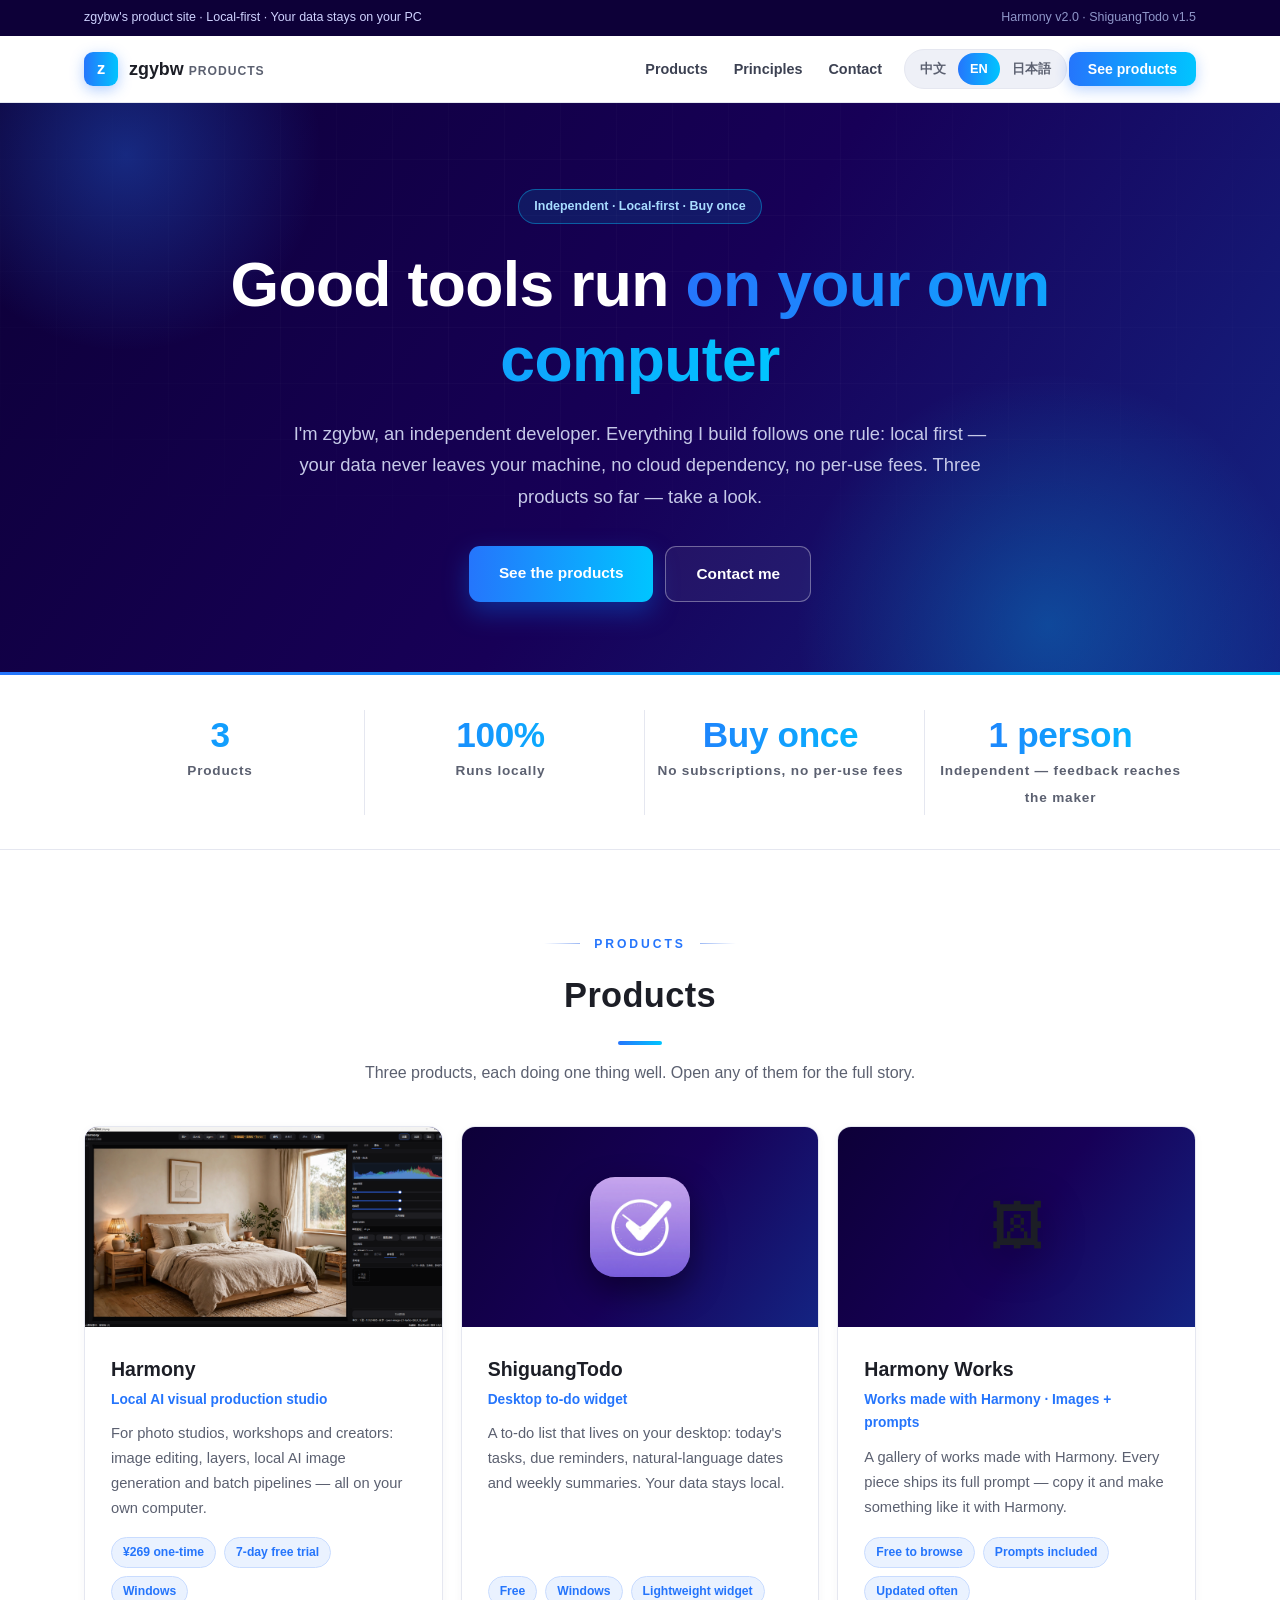
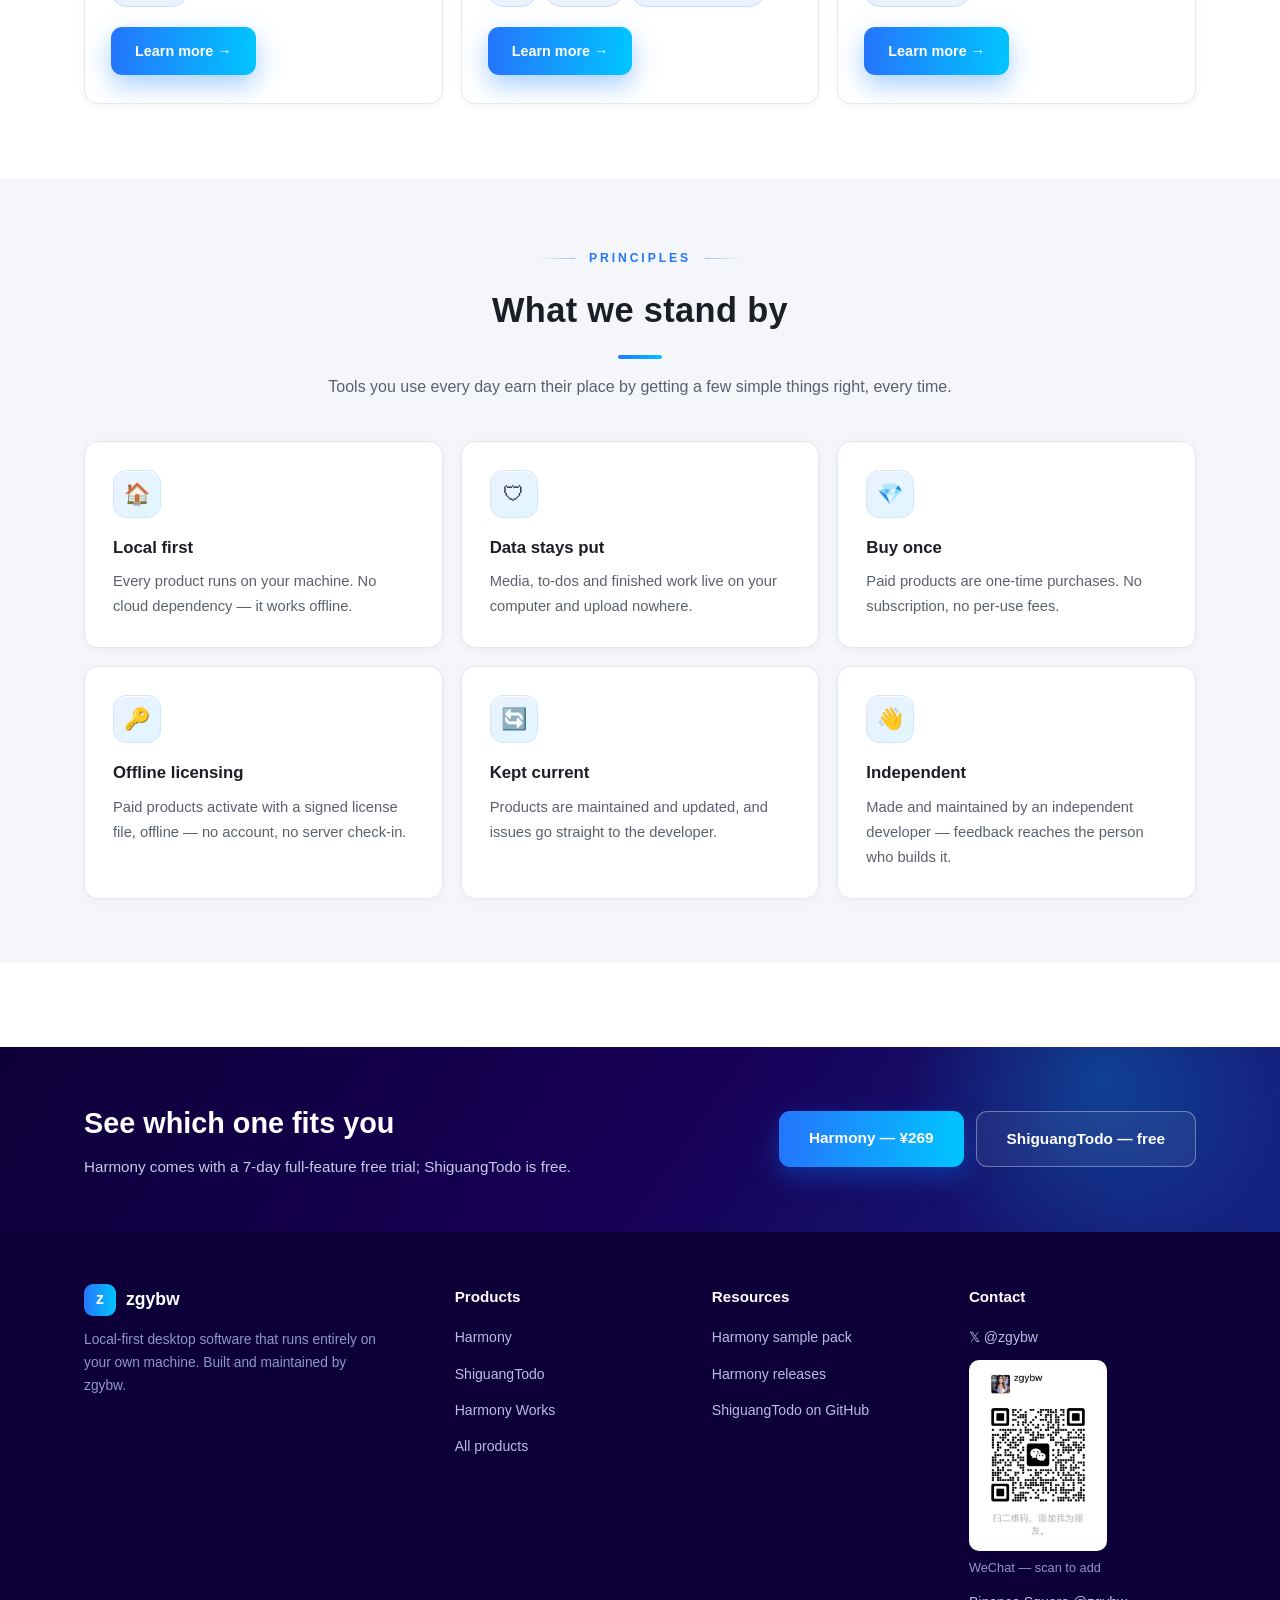
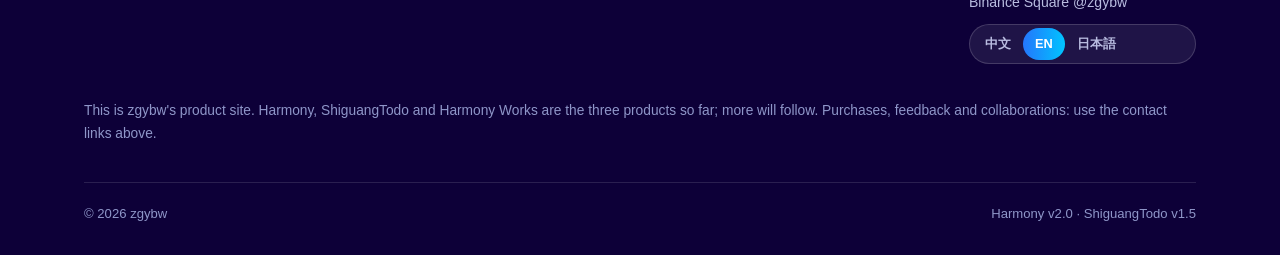
==== en.html @ be6dd34c "更新主页" ====
<!DOCTYPE html>
<html lang="en">
<head>
<meta charset="UTF-8">
<meta name="viewport" content="width=device-width, initial-scale=1.0, viewport-fit=cover">
<title>zgybw · Local-first desktop software</title>
<meta name="description" content="zgybw's product site: Harmony, a local AI visual production studio, ShiguangTodo, a desktop to-do widget, and Harmony Works, a gallery of works made with Harmony.">
<link rel="alternate" hreflang="zh-CN" href="index.html">
<link rel="alternate" hreflang="en" href="en.html">
<link rel="alternate" hreflang="ja" href="ja.html">
<style>
  :root{
    --bg:#ffffff; --bg2:#f5f6fa; --card:#ffffff; --ink:#1c1e26; --muted:#5b6070;
    --line:#e5e7f0; --navy:#170057; --navy2:#0d0038; --blue:#2575fc; --cyan:#00c5ff;
    --grad:linear-gradient(92deg,#2575fc 0%,#00c5ff 100%);
    --grad-dark:linear-gradient(125deg,#0d0038 0%,#170057 52%,#123a9e 130%);
    --radius:14px; --shadow:0 10px 34px rgba(23,0,87,.10); --shadow-lg:0 24px 60px rgba(23,0,87,.16);
    --ease:cubic-bezier(.22,.8,.3,1);
  }
  *{margin:0;padding:0;box-sizing:border-box}
  ::selection{background:#bcd9ff;color:var(--navy2)}
  html{scroll-behavior:smooth}
  body{font-family:-apple-system,BlinkMacSystemFont,"SF Pro Text","PingFang SC","Hiragino Sans GB","Microsoft YaHei",sans-serif;
    background:var(--bg); color:var(--ink); line-height:1.7; -webkit-font-smoothing:antialiased}
  .wrap{max-width:1160px;margin:0 auto;padding:0 24px}
  /* ---------- 顶部信息条 ---------- */
  .topbar{background:var(--navy2);color:#cfd2ff;font-size:.78rem}
  .topbar .wrap{display:flex;justify-content:space-between;align-items:center;height:36px;gap:14px}
  .topbar .tb-r{color:#8f96c9;white-space:nowrap}
  /* ---------- 导航 ---------- */
  nav{position:sticky;top:0;z-index:50;background:rgba(255,255,255,.92);
    backdrop-filter:blur(14px);-webkit-backdrop-filter:blur(14px);border-bottom:1px solid var(--line)}
  nav .wrap{display:flex;align-items:center;justify-content:space-between;height:66px;gap:16px}
  .brand{display:flex;align-items:center;gap:11px;font-weight:800;font-size:1.12rem;white-space:nowrap;color:var(--ink);text-decoration:none}
  .brand .mark{width:34px;height:34px;border-radius:9px;background:var(--grad);color:#fff;
    display:flex;align-items:center;justify-content:center;font-size:1.02rem;box-shadow:0 4px 14px rgba(37,117,252,.35)}
  .brand small{color:var(--muted);font-weight:600;font-size:.76rem;letter-spacing:.08em}
  nav ul{display:flex;gap:2px;list-style:none;align-items:center;flex-wrap:wrap}
  nav a.navlink{text-decoration:none;color:#3c4152;font-size:.9rem;font-weight:600;padding:8px 12px;border-radius:9px;white-space:nowrap}
  nav a.navlink:hover{color:var(--blue);background:#eef3ff}
  .langsel{display:flex;background:#eef0f7;border:1px solid var(--line);border-radius:999px;padding:3px;margin-left:8px}
  .langsel a{text-decoration:none;color:var(--muted);font-size:.8rem;font-weight:700;padding:5px 12px;border-radius:999px;white-space:nowrap}
  .langsel a.on{background:var(--grad);color:#fff}
  .nav-cta{text-decoration:none;background:var(--grad);color:#fff;font-weight:700;font-size:.88rem;
    padding:9px 19px;border-radius:10px;white-space:nowrap;box-shadow:0 4px 14px rgba(37,117,252,.30);transition:transform .18s var(--ease),box-shadow .18s var(--ease)}
  .nav-cta:hover{transform:translateY(-1px);box-shadow:0 8px 20px rgba(37,117,252,.4)}
  .paychips{display:flex;gap:8px;flex-wrap:wrap;margin-top:16px}
  .paychip{font-size:.76rem;color:var(--blue);background:#eaf2ff;border:1px solid #c9dcff;border-radius:999px;padding:4px 11px;font-weight:600}
  /* ---------- Hero ---------- */
  .hero{background:var(--grad-dark);color:#fff;padding:86px 0 70px;position:relative;overflow:hidden}
  .hero-grid{position:absolute;inset:0;pointer-events:none;opacity:.5;
    background-image:linear-gradient(rgba(255,255,255,.045) 1px,transparent 1px),linear-gradient(90deg,rgba(255,255,255,.045) 1px,transparent 1px);
    background-size:56px 56px;
    -webkit-mask-image:radial-gradient(ellipse 90% 70% at 50% 30%,#000 30%,transparent 75%);
    mask-image:radial-gradient(ellipse 90% 70% at 50% 30%,#000 30%,transparent 75%)}
  .hero::before{content:"";position:absolute;inset:auto -10% -55% auto;width:720px;height:720px;border-radius:50%;
    background:radial-gradient(closest-side,rgba(0,197,255,.28),transparent 70%);pointer-events:none}
  .hero::after{content:"";position:absolute;inset:-40% auto auto -12%;width:560px;height:560px;border-radius:50%;
    background:radial-gradient(closest-side,rgba(37,117,252,.35),transparent 70%);pointer-events:none}
  .hero .wrap{position:relative;z-index:1;text-align:center}
  .badge{display:inline-block;font-size:.78rem;color:#a8dcff;background:rgba(0,197,255,.12);
    border:1px solid rgba(0,197,255,.4);padding:6px 15px;border-radius:999px;margin-bottom:24px;font-weight:600}
  .hero h1{font-size:clamp(2.35rem,6.4vw,3.9rem);line-height:1.2;font-weight:800;letter-spacing:-.01em;margin-bottom:20px}
  .hero h1 .hl{background:var(--grad);-webkit-background-clip:text;background-clip:text;color:transparent}
  .hero p.lead{color:#c6c9e8;font-size:clamp(1rem,2.6vw,1.15rem);max-width:700px;margin:0 auto 34px}
  .cta{display:flex;gap:12px;justify-content:center;flex-wrap:wrap}
  .btn{display:inline-block;text-decoration:none;font-weight:700;font-size:.96rem;
    padding:14px 30px;border-radius:11px;transition:transform .15s ease,box-shadow .15s ease}
  .btn.primary{background:var(--grad);color:#fff;box-shadow:0 10px 26px rgba(0,120,255,.35)}
  .btn.primary:hover{transform:translateY(-2px);box-shadow:0 16px 34px rgba(0,120,255,.45)}
  .btn.ghost{background:rgba(255,255,255,.06);color:#fff;border:1px solid rgba(255,255,255,.35)}
  .btn.ghost:hover{border-color:var(--cyan)}
  /* ---------- 关键数据带 ---------- */
  .databand{background:#fff;border-bottom:1px solid var(--line);position:relative}
  .databand::before{content:"";position:absolute;top:0;left:0;right:0;height:3px;background:var(--grad)}
  .databand .wrap{display:grid;grid-template-columns:repeat(2,1fr);gap:10px 8px;padding:38px 24px 34px}
  @media(min-width:760px){.databand .wrap{grid-template-columns:repeat(4,1fr)}
    .stat{border-left:1px solid var(--line)} .stat:first-child{border-left:none}}
  .stat{text-align:center;padding:4px 6px}
  .stat b{font-size:2.2rem;display:block;font-weight:800;line-height:1.2;letter-spacing:-.01em;
    background:var(--grad);-webkit-background-clip:text;background-clip:text;color:transparent;font-variant-numeric:tabular-nums}
  .stat small{color:var(--muted);font-size:.85rem;font-weight:600;letter-spacing:.06em}
  /* ---------- 产品截图框 ---------- */
  .frame{margin:56px auto 0;max-width:920px;background:#10101c;border:1px solid rgba(0,197,255,.32);
    border-radius:16px;overflow:hidden;box-shadow:0 30px 70px rgba(0,0,0,.5),0 0 0 6px rgba(0,197,255,.06),0 0 90px rgba(37,117,252,.25);text-align:left}
  .frame-bar{display:flex;align-items:center;gap:7px;padding:11px 16px;border-bottom:1px solid rgba(255,255,255,.1);background:#17172a}
  .frame-bar i{width:11px;height:11px;border-radius:50%;background:#33334d;display:block}
  .frame-bar i:first-child{background:var(--cyan)}
  .frame-img{display:block;width:100%}
  .frame-body{aspect-ratio:16/9;display:flex;align-items:center;justify-content:center;text-align:center;padding:28px;color:#e8e9f5;
    background:radial-gradient(closest-side,rgba(37,117,252,.16),transparent 78%)}
  .frame-body .shot-label{font-weight:700;font-size:1.02rem}
  .frame-body .shot-label span{display:block;font-weight:400;font-size:.84rem;color:#9aa0c3;margin-top:8px}
  /* ---------- 通用版块 ---------- */
  section.block{padding:84px 0 10px}
  section.band{background:var(--bg2);margin-top:64px;padding:70px 0 64px}
  .sechead{text-align:center;margin-bottom:40px}
  .kicker{font-size:.76rem;font-weight:800;color:var(--blue);letter-spacing:.24em;margin-bottom:12px;text-transform:uppercase;
    display:flex;align-items:center;gap:14px;justify-content:center}
  .kicker::before,.kicker::after{content:"";height:1px;width:36px;background:linear-gradient(90deg,transparent,#9db9f5)}
  .kicker::after{background:linear-gradient(90deg,#9db9f5,transparent)}
  .sechead.left .kicker{justify-content:flex-start}
  .sechead.left .kicker::before{display:none}
  h2.sec{font-size:clamp(1.55rem,4.4vw,2.15rem);font-weight:800;letter-spacing:.01em}
  .secbar{width:44px;height:4px;border-radius:2px;background:var(--grad);margin:16px auto 0}
  p.secdesc{color:var(--muted);max-width:680px;margin:14px auto 0;text-align:center}
  .sechead.left{text-align:left}
  .sechead.left p.secdesc{margin-left:0;text-align:left}
  .sechead.left .secbar{margin-left:0}
  .grid{display:grid;gap:18px}
  @media(min-width:640px){.grid.cols2{grid-template-columns:1fr 1fr}.grid.cols3{grid-template-columns:1fr 1fr 1fr}}
  .card{background:var(--card);border:1px solid var(--line);border-radius:var(--radius);padding:28px;position:relative;overflow:hidden;
    box-shadow:0 2px 10px rgba(23,0,87,.04);transition:transform .25s var(--ease),box-shadow .25s var(--ease),border-color .25s var(--ease)}
  .card::before{content:"";position:absolute;top:0;left:0;right:0;height:3px;background:var(--grad);
    transform:scaleX(0);transform-origin:left;transition:transform .3s var(--ease)}
  .card:hover{transform:translateY(-4px);box-shadow:var(--shadow-lg);border-color:#c9dcff}
  .card:hover::before{transform:scaleX(1)}
  .card .icon{width:48px;height:48px;border-radius:13px;background:linear-gradient(135deg,#eaf2ff,#e2f6ff);border:1px solid #d3e4ff;
    display:flex;align-items:center;justify-content:center;font-size:1.32rem;margin-bottom:16px;box-shadow:inset 0 1px 0 #fff}
  .card h3{font-size:1.05rem;margin-bottom:7px}
  .card p{color:var(--muted);font-size:.92rem}
  /* ---------- 关于: 左文右信息表 ---------- */
  .about-grid{display:grid;gap:26px}
  @media(min-width:860px){.about-grid{grid-template-columns:1.25fr 1fr;gap:40px}}
  .about-txt p{color:var(--muted);margin-bottom:16px}
  .afeats{list-style:none;margin-top:6px}
  .afeats li{padding:7px 0;font-size:.96rem;border-bottom:1px dashed var(--line)}
  .afeats li::before{content:"✓ ";color:var(--blue);font-weight:800}
  .infocard{background:var(--card);border:1px solid var(--line);border-radius:var(--radius);box-shadow:var(--shadow);overflow:hidden;align-self:start}
  .infocard .ihead{background:var(--grad-dark);color:#fff;font-weight:800;padding:15px 22px;font-size:1rem}
  .irow{display:flex;justify-content:space-between;gap:18px;padding:12px 22px;border-bottom:1px solid var(--line);font-size:.92rem}
  .irow:last-child{border-bottom:none}
  .irow span{color:var(--muted);white-space:nowrap}
  .irow b{font-weight:700;text-align:right}
  /* ---------- 产品历程 ---------- */
  .timeline{max-width:820px;margin:0 auto;position:relative;padding-left:26px}
  .timeline::before{content:"";position:absolute;left:6px;top:8px;bottom:8px;width:2px;background:linear-gradient(180deg,var(--blue),var(--cyan))}
  .tl-item{position:relative;padding:0 0 30px 18px}
  .tl-item:last-child{padding-bottom:4px}
  .tl-item::before{content:"";position:absolute;left:-26px;top:7px;width:14px;height:14px;border-radius:50%;
    background:#fff;border:3px solid var(--blue);box-shadow:0 0 0 5px #eaf2ff}
  .tl-date{display:inline-block;font-weight:800;color:var(--blue);background:#eaf2ff;border:1px solid #c9dcff;
    border-radius:999px;padding:2px 12px;font-size:.8rem;margin-bottom:7px}
  .tl-item h3{font-size:1.02rem;margin-bottom:4px}
  .tl-item p{color:var(--muted);font-size:.92rem}
  /* ---------- 展示 ---------- */
  .show-grid{display:grid;gap:18px}
  @media(min-width:640px){.show-grid{grid-template-columns:1fr 1fr}}
  .shot{background:#f0f1f7;border:1px dashed #c3c7da;border-radius:var(--radius);
    display:flex;align-items:center;justify-content:center;text-align:center;padding:26px 18px;aspect-ratio:4/3}
  .shot .shot-label{font-weight:700;font-size:.98rem}
  .shot .shot-label span{display:block;font-weight:400;font-size:.8rem;color:var(--muted);margin-top:7px}
  /* ---------- 价格 ---------- */
  .price-card{overflow:visible}
  .price-card::before{border-radius:14px 14px 0 0}
  .price-card{position:relative;border:1px solid transparent;
    background:linear-gradient(180deg,#f6faff,#ffffff) padding-box,var(--grad) border-box;
    box-shadow:0 18px 44px rgba(37,117,252,.14)}
  .price-badge{position:absolute;top:-13px;left:26px;background:var(--grad);color:#fff;
    font-size:.74rem;font-weight:800;padding:4px 13px;border-radius:999px;letter-spacing:.05em}
  .price-row{display:flex;align-items:baseline;gap:13px;flex-wrap:wrap;margin:8px 0 12px}
  .price-now{font-size:3rem;font-weight:800;letter-spacing:-.02em;background:var(--grad);
    -webkit-background-clip:text;background-clip:text;color:transparent}
  .price-was{color:var(--muted);text-decoration:line-through;font-size:1.05rem}
  .price-note{color:var(--muted);font-size:.88rem}
  .price-feats{list-style:none;margin:16px 0 22px}
  .price-feats li{padding:5px 0;font-size:.95rem}
  .price-feats li::before{content:"✓ ";color:var(--blue);font-weight:800}
  .steps{display:grid;gap:18px}
  @media(min-width:640px){.steps{grid-template-columns:1fr 1fr 1fr}}
  .step{background:var(--card);border:1px solid var(--line);border-radius:var(--radius);padding:24px;box-shadow:0 2px 10px rgba(23,0,87,.04)}
  .step .num{width:33px;height:33px;border-radius:50%;background:var(--grad);color:#fff;
    display:flex;align-items:center;justify-content:center;font-weight:800;margin-bottom:12px}
  .step h3{font-size:1rem;margin-bottom:6px}
  .step p{color:var(--muted);font-size:.9rem}
  .fineprint{color:var(--muted);font-size:.86rem;margin-top:18px}
  /* ---------- FAQ ---------- */
  details.faq{background:var(--card);border:1px solid var(--line);border-radius:12px;padding:17px 21px;margin-bottom:12px}
  details.faq summary{cursor:pointer;font-weight:700;font-size:.97rem;transition:color .15s ease}
  details.faq summary:hover{color:var(--blue)}
  details.faq[open ]{border-color:#bcd4ff;box-shadow:0 6px 22px rgba(23,0,87,.06)}
  details.faq[open ] summary{color:var(--blue)}
  details.faq p{color:var(--muted);font-size:.92rem;margin-top:10px}
  /* ---------- CTA 带 ---------- */
  .ctaband{margin-top:84px;background:var(--grad-dark);color:#fff;position:relative;overflow:hidden}
  .ctaband::before{content:"";position:absolute;inset:auto -8% -70% auto;width:560px;height:560px;border-radius:50%;
    background:radial-gradient(closest-side,rgba(0,197,255,.25),transparent 70%);pointer-events:none}
  .ctaband .wrap{position:relative;z-index:1}
  .ctaband .wrap{padding:52px 24px;display:flex;flex-wrap:wrap;gap:20px;align-items:center;justify-content:space-between}
  .ctaband h2{font-size:clamp(1.35rem,3.6vw,1.8rem);font-weight:800}
  .ctaband p{color:#c6c9e8;font-size:.95rem;margin-top:6px}
  /* ---------- 页脚 ---------- */
  footer{background:var(--navy2);color:#b9bce0}
  footer .wrap{padding:52px 24px 30px}
  .fgrid{display:grid;gap:30px}
  @media(min-width:760px){.fgrid{grid-template-columns:1.5fr 1fr 1fr 1fr}}
  footer .fbrand{display:flex;align-items:center;gap:10px;font-weight:800;font-size:1.1rem;color:#fff;margin-bottom:12px}
  footer .fbrand .mark{width:32px;height:32px;border-radius:9px;background:var(--grad);color:#fff;
    display:flex;align-items:center;justify-content:center;font-size:.98rem}
  footer h4{color:#fff;font-size:.95rem;margin-bottom:14px}
  footer ul{list-style:none}
  footer li{margin-bottom:9px}
  footer a{color:#b9bce0;text-decoration:none;font-size:.88rem}
  footer a:hover{color:var(--cyan)}
  footer .fabout{font-size:.86rem;color:#8f96c9;max-width:300px}
  footer .langsel{background:rgba(255,255,255,.08);border-color:rgba(255,255,255,.16);margin:0}
  .wxqr{width:138px;border-radius:10px;display:block;margin-top:8px;background:#fff}
  .wxcap{font-size:.8rem;color:#8f96c9;margin-top:6px}
  footer .langsel a{color:#b9bce0}
  .fbar{border-top:1px solid rgba(255,255,255,.12);margin-top:36px;padding-top:20px;
    display:flex;flex-wrap:wrap;gap:10px 26px;justify-content:space-between;font-size:.82rem;color:#8f96c9}
  /* ---------- 动效 ---------- */
  .reveal{opacity:0;transform:translateY(18px);transition:opacity .6s ease,transform .6s ease}
  .reveal.in{opacity:1;transform:none}
  @media(prefers-reduced-motion:reduce){.reveal{opacity:1;transform:none;transition:none}}
  @media(max-width:560px){nav ul .navlink.hideS{display:none}.topbar .tb-r{display:none}}
  /* ---------- 面包屑 ---------- */
  .crumb{background:#f5f6fa;border-bottom:1px solid var(--line);font-size:.85rem;color:var(--muted)}
  .crumb .wrap{padding:10px 24px}
  .crumb a{color:var(--blue);text-decoration:none;font-weight:600}
  .crumb a:hover{text-decoration:underline}
  /* ---------- 产品卡 ---------- */
  .pcard{padding:0;display:flex;flex-direction:column}
  .pcard .pvisual{height:200px;overflow:hidden;background:var(--grad-dark);display:flex;align-items:center;justify-content:center;position:relative}
  .pcard .pvisual img.cover{width:100%;height:100%;object-fit:cover;object-position:top;display:block}
  .pcard .pvisual img.appicon{width:100px;height:100px;border-radius:25px;box-shadow:0 14px 34px rgba(0,0,0,.45)}
  .pcard .pvisual .plus{font-size:3rem;font-weight:300;color:#9aa0c3}
  .pcard .pvisual .works-mark{font-size:3.4rem;filter:drop-shadow(0 10px 22px rgba(0,0,0,.45))}
  .pcard .pbody{padding:26px 26px 28px;display:flex;flex-direction:column;flex:1}
  .pcard h3{font-size:1.22rem;margin-bottom:2px}
  .pcard .ptag{color:var(--blue);font-weight:700;font-size:.86rem;margin-bottom:10px}
  .pcard p.pdesc{color:var(--muted);font-size:.92rem;flex:1}
  .pcard .ptags{display:flex;gap:8px;flex-wrap:wrap;margin:16px 0 20px}
  .pcard .btn{align-self:flex-start;padding:12px 24px;font-size:.9rem}
  .pcard.more{background:#fafbfe;border-style:dashed}
  .pcard.more .pvisual{background:#eef0f7}
  .pcard.more:hover{transform:none;box-shadow:0 2px 10px rgba(23,0,87,.04)}
  /* ---------- Hero 图标框 ---------- */
  .frame-body img.hero-icon{width:116px;height:116px;border-radius:28px;box-shadow:0 16px 40px rgba(0,0,0,.5);margin-bottom:16px}

</style>
</head>
<body>

<div class="topbar">
  <div class="wrap">
    <span>zgybw's product site · Local-first · Your data stays on your PC</span>
    <span class="tb-r">Harmony v2.0 · ShiguangTodo v1.5</span>
  </div>
</div>

<nav>
  <div class="wrap">
    <a class="brand" href="en.html"><span class="mark">z</span><span>zgybw <small>PRODUCTS</small></span></a>
    <ul>
      <li><a class="navlink hideS" href="#products">Products</a></li>
      <li><a class="navlink hideS" href="#values">Principles</a></li>
      <li><a class="navlink hideS" href="#contact">Contact</a></li>
      <li class="langsel"><a href="index.html" class="">中文</a><a href="en.html" class="on">EN</a><a href="ja.html" class="">日本語</a></li>
      <li><a class="nav-cta" href="#products">See products</a></li>
    </ul>
  </div>
</nav>

<header class="hero">
  <div class="hero-grid"></div>
  <div class="wrap">
    <div class="badge reveal">Independent · Local-first · Buy once</div>
    <h1 class="reveal">Good tools run <span class="hl">on your own computer</span></h1>
    <p class="lead reveal">I'm zgybw, an independent developer. Everything I build follows one rule: local first — your data never leaves your machine, no cloud dependency, no per-use fees. Three products so far — take a look.</p>
    <div class="cta reveal">
      <a class="btn primary" href="#products">See the products</a>
      <a class="btn ghost" href="#contact">Contact me</a>
    </div>
  </div>
</header>

<div class="databand">
  <div class="wrap">
    <div class="stat reveal"><b>3</b><small>Products</small></div>
    <div class="stat reveal"><b>100%</b><small>Runs locally</small></div>
    <div class="stat reveal"><b>Buy once</b><small>No subscriptions, no per-use fees</small></div>
    <div class="stat reveal"><b>1 person</b><small>Independent — feedback reaches the maker</small></div>
  </div>
</div>

<main class="wrap">

  <section class="block" id="products">
    <div class="sechead reveal">
      <div class="kicker">PRODUCTS</div>
      <h2 class="sec">Products</h2>
      <div class="secbar"></div>
      <p class="secdesc">Three products, each doing one thing well. Open any of them for the full story.</p>
    </div>
    <div class="grid cols3">
      <div class="card pcard reveal">
        <div class="pvisual"><img class="cover" src="assets/ui.png" alt="Harmony"></div>
        <div class="pbody">
          <h3>Harmony</h3>
          <div class="ptag">Local AI visual production studio</div>
          <p class="pdesc">For photo studios, workshops and creators: image editing, layers, local AI image generation and batch pipelines — all on your own computer.</p>
          <div class="ptags"><span class="paychip">¥269 one-time</span><span class="paychip">7-day free trial</span><span class="paychip">Windows</span></div>
          <a class="btn primary" href="harmony-en.html">Learn more →</a>
        </div>
      </div>
      <div class="card pcard reveal">
        <div class="pvisual"><img class="appicon" src="assets/todo-icon.png" alt="ShiguangTodo"></div>
        <div class="pbody">
          <h3>ShiguangTodo</h3>
          <div class="ptag">Desktop to-do widget</div>
          <p class="pdesc">A to-do list that lives on your desktop: today's tasks, due reminders, natural-language dates and weekly summaries. Your data stays local.</p>
          <div class="ptags"><span class="paychip">Free</span><span class="paychip">Windows</span><span class="paychip">Lightweight widget</span></div>
          <a class="btn primary" href="todo-en.html">Learn more →</a>
        </div>
      </div>
      <div class="card pcard reveal">
        <div class="pvisual"><span class="works-mark">🖼</span></div>
        <div class="pbody">
          <h3>Harmony Works</h3>
          <div class="ptag">Works made with Harmony · Images + prompts</div>
          <p class="pdesc">A gallery of works made with Harmony. Every piece ships its full prompt — copy it and make something like it with Harmony.</p>
          <div class="ptags"><span class="paychip">Free to browse</span><span class="paychip">Prompts included</span><span class="paychip">Updated often</span></div>
          <a class="btn primary" href="works.html">Learn more →</a>
        </div>
      </div>
    </div>
  </section>

</main>

<section class="band" id="values">
  <div class="wrap">
    <div class="sechead reveal">
      <div class="kicker">PRINCIPLES</div>
      <h2 class="sec">What we stand by</h2>
      <div class="secbar"></div>
      <p class="secdesc">Tools you use every day earn their place by getting a few simple things right, every time.</p>
    </div>
    <div class="grid cols3">
      <div class="card reveal"><div class="icon">🏠</div><h3>Local first</h3><p>Every product runs on your machine. No cloud dependency — it works offline.</p></div>
      <div class="card reveal"><div class="icon">🛡</div><h3>Data stays put</h3><p>Media, to-dos and finished work live on your computer and upload nowhere.</p></div>
      <div class="card reveal"><div class="icon">💎</div><h3>Buy once</h3><p>Paid products are one-time purchases. No subscription, no per-use fees.</p></div>
      <div class="card reveal"><div class="icon">🔑</div><h3>Offline licensing</h3><p>Paid products activate with a signed license file, offline — no account, no server check-in.</p></div>
      <div class="card reveal"><div class="icon">🔄</div><h3>Kept current</h3><p>Products are maintained and updated, and issues go straight to the developer.</p></div>
      <div class="card reveal"><div class="icon">👋</div><h3>Independent</h3><p>Made and maintained by an independent developer — feedback reaches the person who builds it.</p></div>
    </div>
  </div>
</section>

<div class="ctaband">
  <div class="wrap">
    <div class="reveal">
      <h2>See which one fits you</h2>
      <p>Harmony comes with a 7-day full-feature free trial; ShiguangTodo is free.</p>
    </div>
    <div class="cta reveal">
      <a class="btn primary" href="harmony-en.html#buy">Harmony — ¥269</a>
      <a class="btn ghost" href="todo-en.html#get">ShiguangTodo — free</a>
    </div>
  </div>
</div>

<footer id="contact">
  <div class="wrap">
    <div class="fgrid">
      <div>
        <div class="fbrand"><span class="mark">z</span><span>zgybw</span></div>
        <p class="fabout">Local-first desktop software that runs entirely on your own machine. Built and maintained by zgybw.</p>
      </div>
      <div>
        <h4>Products</h4>
        <ul>
          <li><a href="harmony-en.html">Harmony</a></li>
          <li><a href="todo-en.html">ShiguangTodo</a></li>
          <li><a href="works.html">Harmony Works</a></li>
          <li><a href="en.html">All products</a></li>
        </ul>
      </div>
      <div>
        <h4>Resources</h4>
        <ul>
          <li><a href="https://github.com/zgybw30/zgybw30.github.io/releases/download/harmony/Harmony-examples.zip">Harmony sample pack</a></li>
          <li><a href="https://github.com/zgybw30/zgybw30.github.io/releases/tag/harmony">Harmony releases</a></li>
          <li><a href="https://github.com/zgybw30/todo">ShiguangTodo on GitHub</a></li>
        </ul>
      </div>
      <div>
        <h4>Contact</h4>
        <ul>
          <li><a href="https://x.com/zgybw" target="_blank" rel="noopener">𝕏 @zgybw</a></li>
          <li><img class="wxqr" src="assets/wechat-qr.jpg" alt="WeChat — scan to add"><div class="wxcap">WeChat — scan to add</div></li>
          <li><span style="font-size:.88rem">Binance Square @zgybw</span></li>
          <li><span class="langsel"><a href="index.html" class="">中文</a><a href="en.html" class="on">EN</a><a href="ja.html" class="">日本語</a></span></li>
        </ul>
      </div>
    </div>
    <p style="font-size:.86rem;color:#8f96c9;margin-top:26px">This is zgybw's product site. Harmony, ShiguangTodo and Harmony Works are the three products so far; more will follow. Purchases, feedback and collaborations: use the contact links above.</p>
    <div class="fbar">
      <span>© <span id="year">2026</span> zgybw</span>
      <span>Harmony v2.0 · ShiguangTodo v1.5</span>
    </div>
  </div>
</footer>

<script>
  (function(){
    var old = {'#buy':1,'#features':1,'#about':1,'#showcase':1,'#faq':1,'#history':1};
    if(old[location.hash]){ location.replace('harmony-en.html' + location.hash); }
  })();
  document.getElementById('year').textContent = new Date().getFullYear();
  var io = new IntersectionObserver(function(entries){
    entries.forEach(function(e){
      if(e.isIntersecting){ e.target.classList.add('in'); io.unobserve(e.target); }
    });
  }, {threshold: 0.12});
  document.querySelectorAll('.reveal').forEach(function(el){ io.observe(el); });
</script>

</body>
</html>
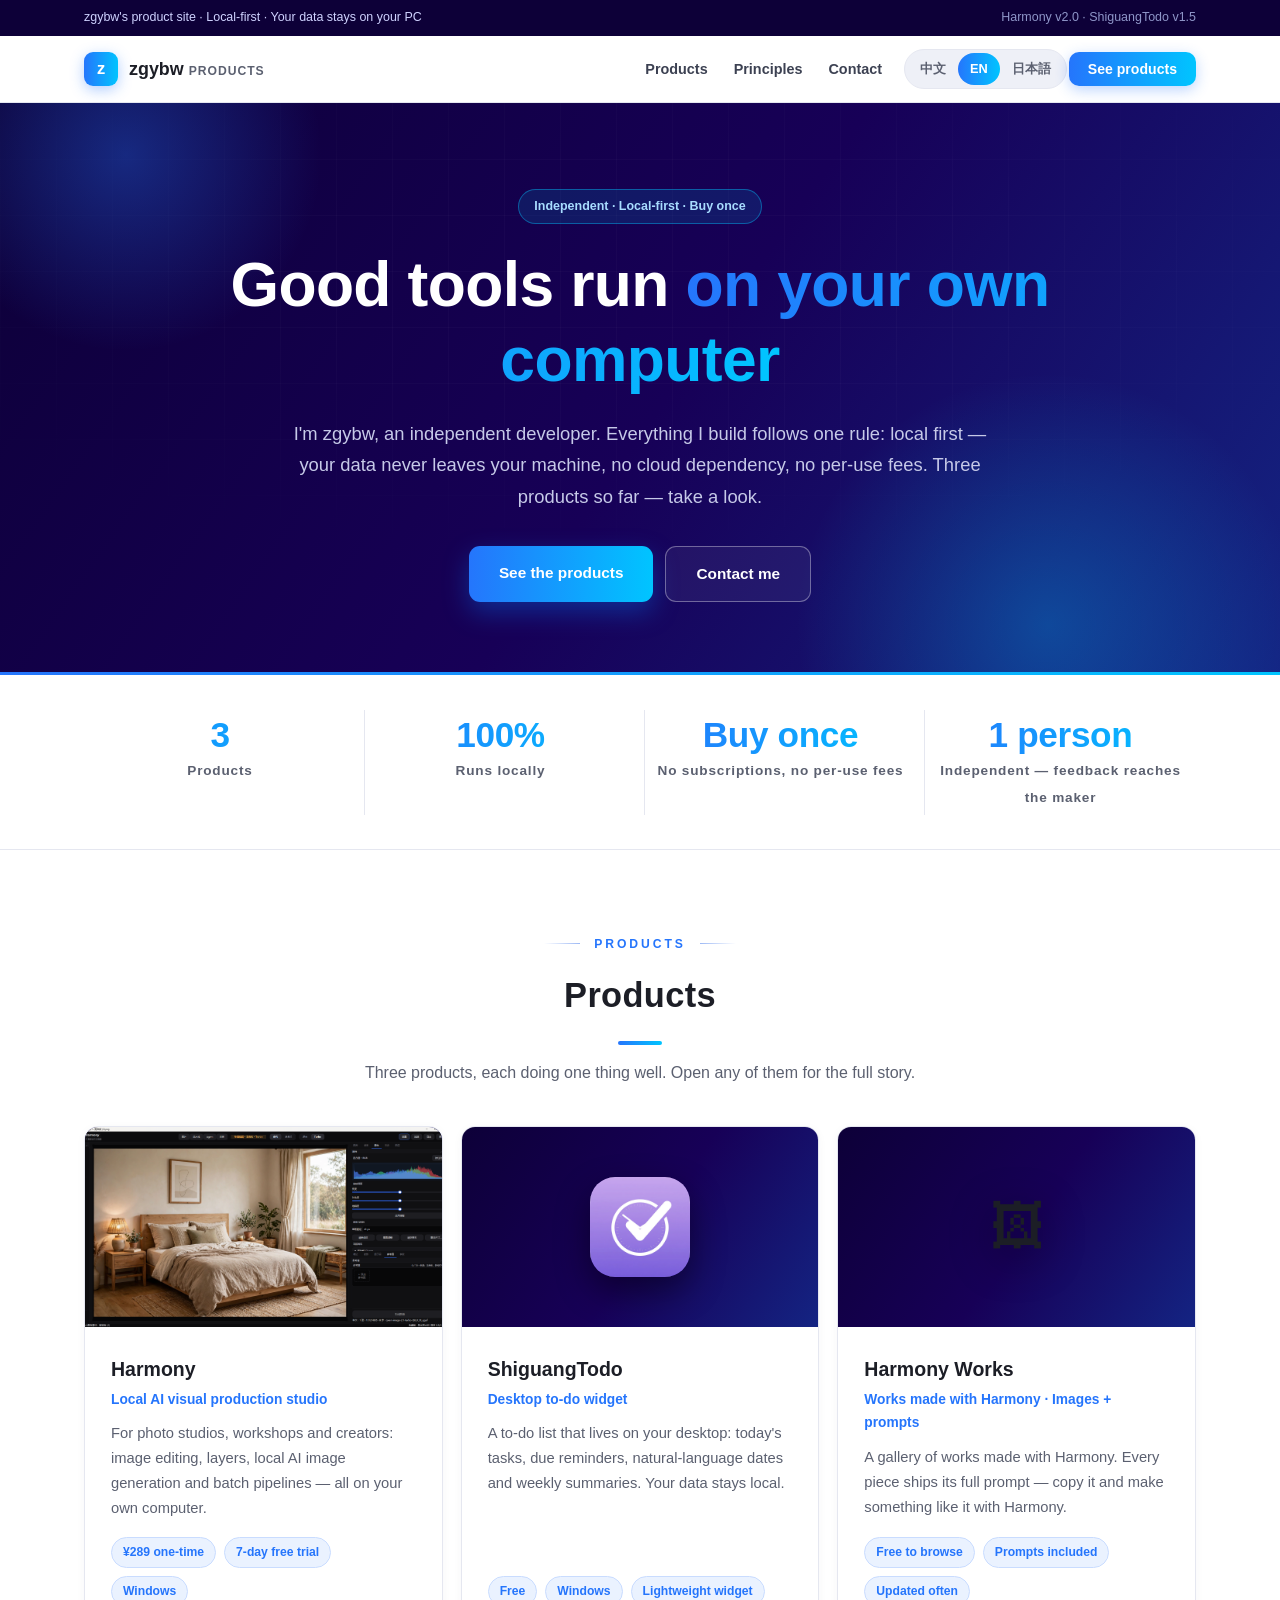
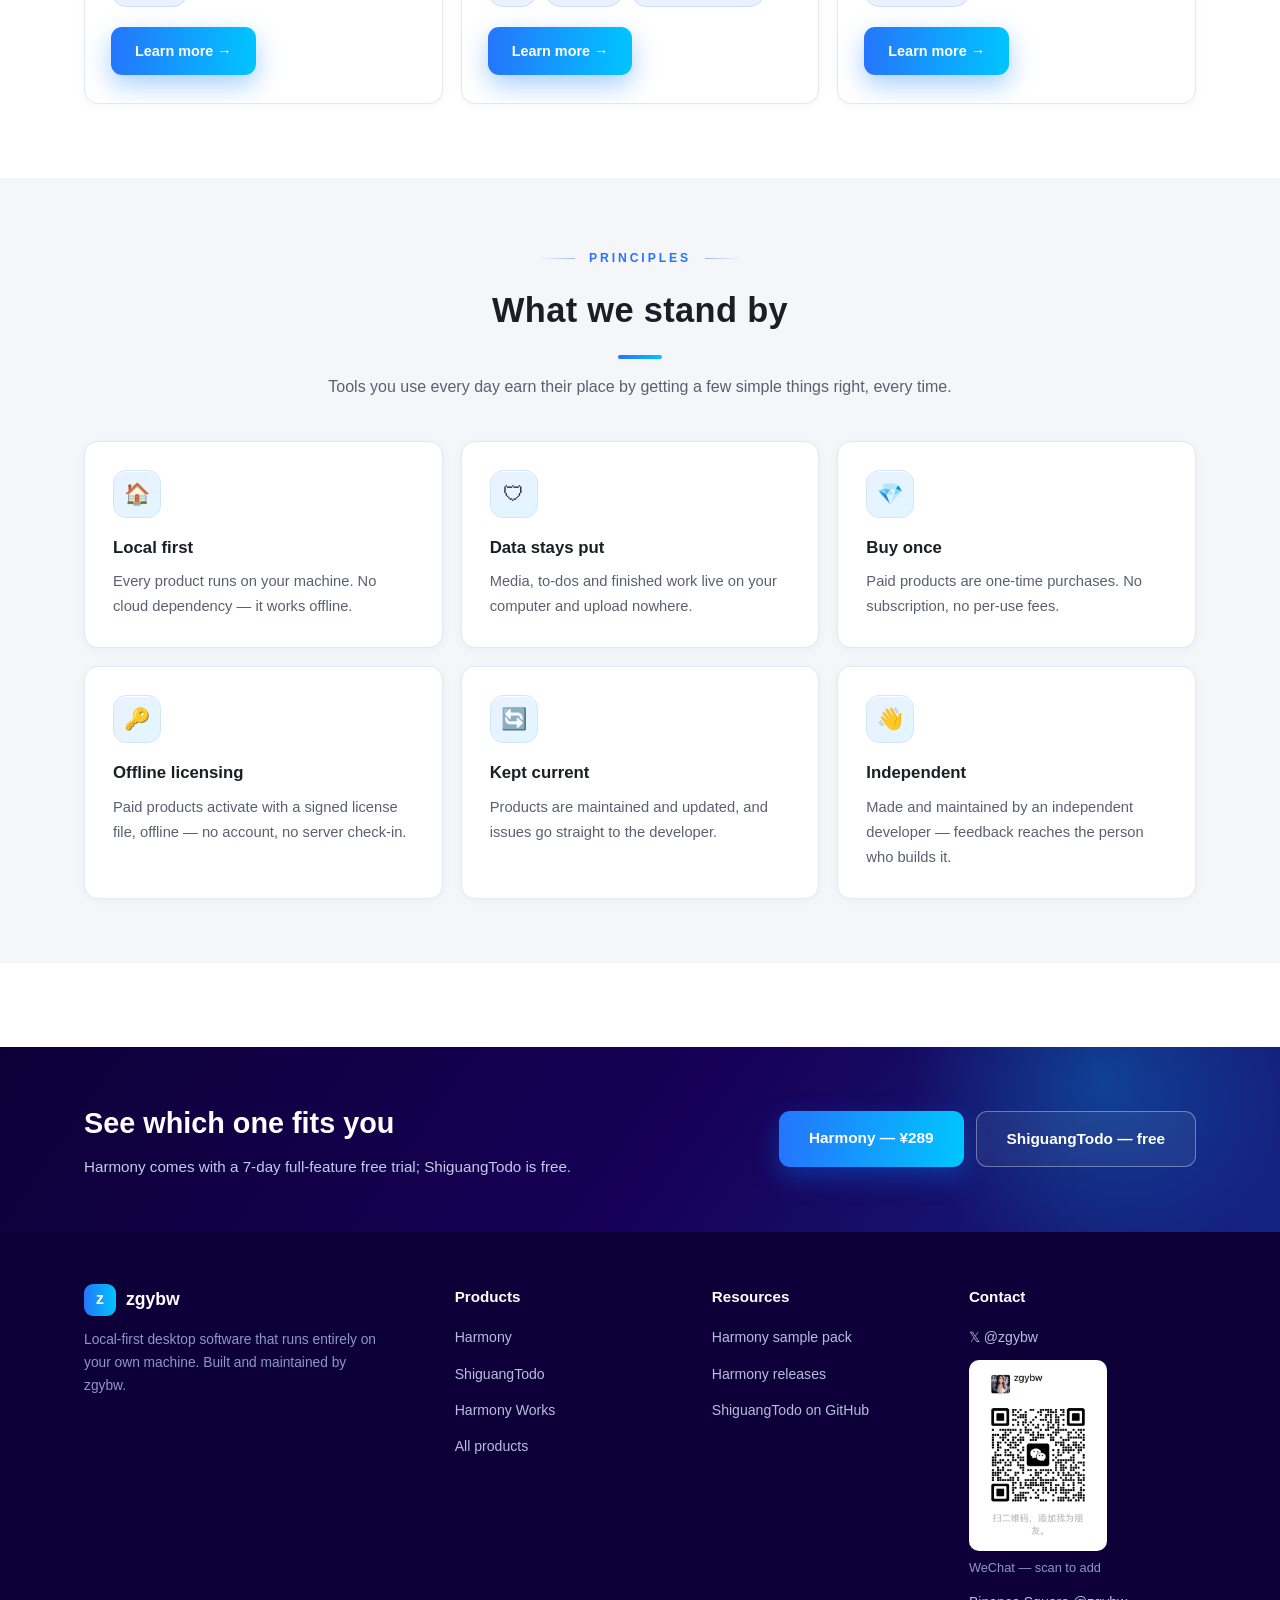
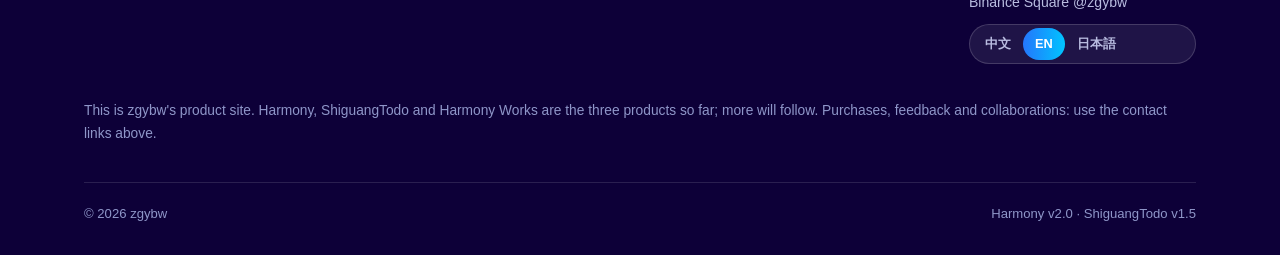
==== commit f9ede648: "个人版调价至 289" ====
--- a/en.html
+++ b/en.html
@@ -300,7 +300,7 @@
           <h3>Harmony</h3>
           <div class="ptag">Local AI visual production studio</div>
           <p class="pdesc">For photo studios, workshops and creators: image editing, layers, local AI image generation and batch pipelines — all on your own computer.</p>
-          <div class="ptags"><span class="paychip">¥269 one-time</span><span class="paychip">7-day free trial</span><span class="paychip">Windows</span></div>
+          <div class="ptags"><span class="paychip">¥289 one-time</span><span class="paychip">7-day free trial</span><span class="paychip">Windows</span></div>
           <a class="btn primary" href="harmony-en.html">Learn more →</a>
         </div>
       </div>
@@ -355,7 +355,7 @@
       <p>Harmony comes with a 7-day full-feature free trial; ShiguangTodo is free.</p>
     </div>
     <div class="cta reveal">
-      <a class="btn primary" href="harmony-en.html#buy">Harmony — ¥269</a>
+      <a class="btn primary" href="harmony-en.html#buy">Harmony — ¥289</a>
       <a class="btn ghost" href="todo-en.html#get">ShiguangTodo — free</a>
     </div>
   </div>
@@ -417,5 +417,6 @@
   document.querySelectorAll('.reveal').forEach(function(el){ io.observe(el); });
 </script>
 
+<script src="/assets/tracker.js" defer></script>
 </body>
 </html>
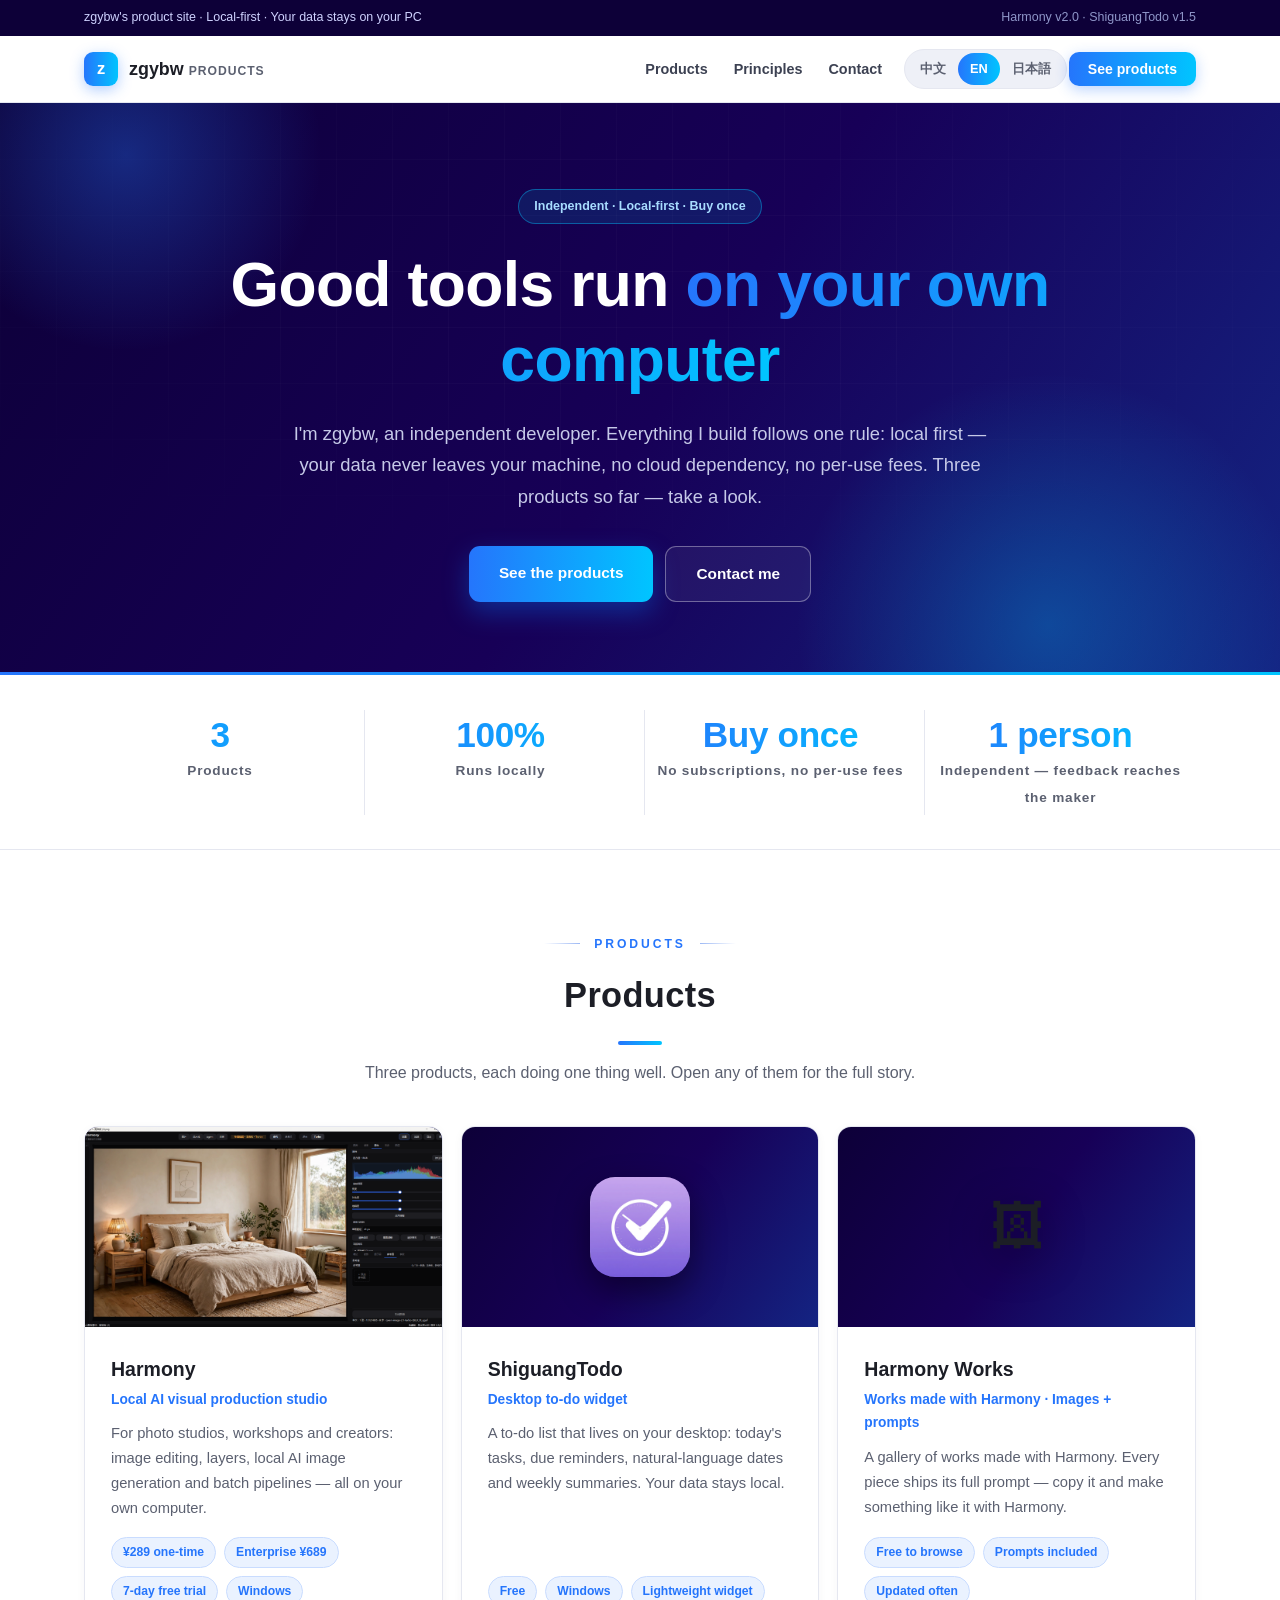
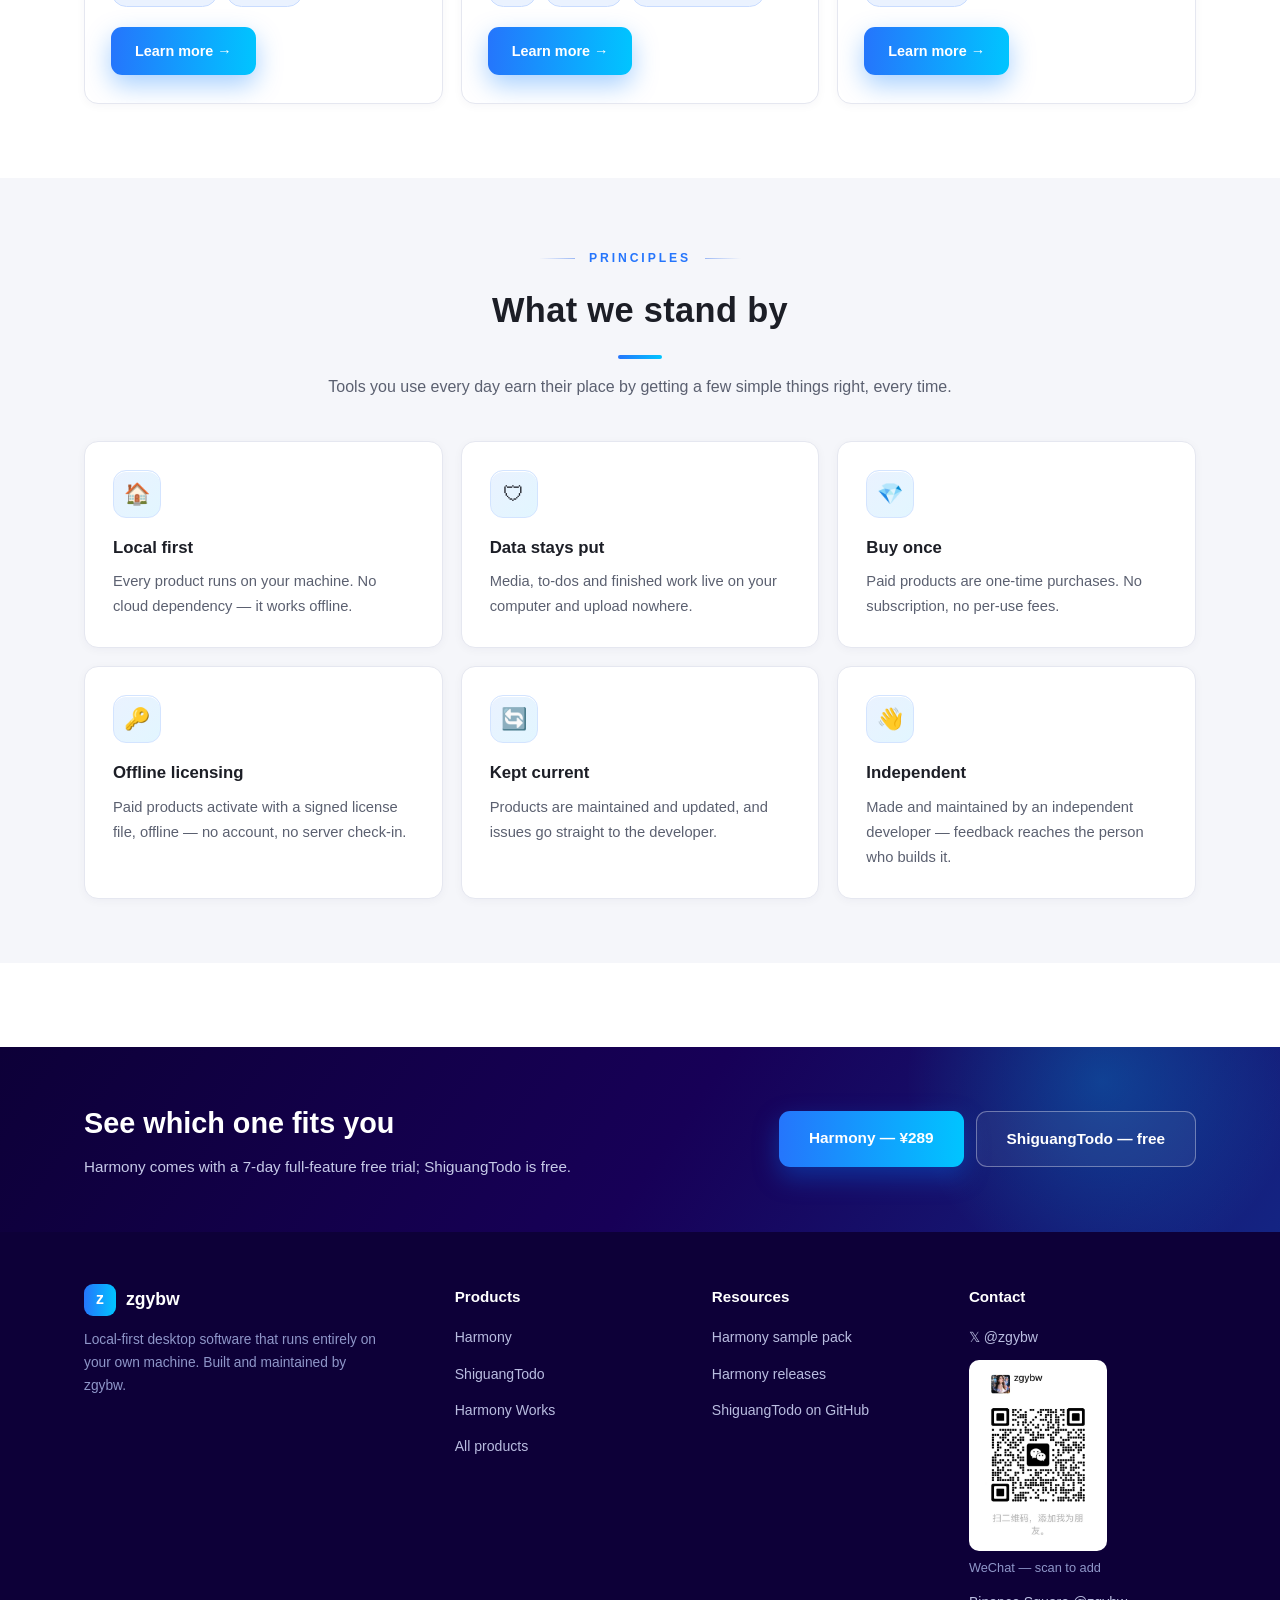
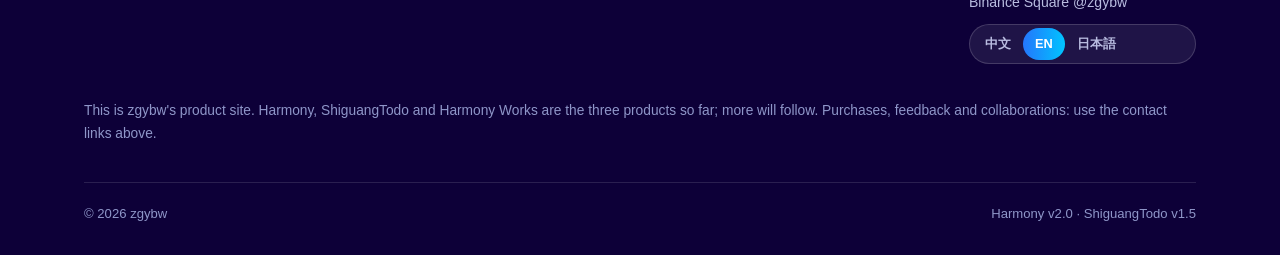
==== commit fa333075: "更新主页" ====
--- a/en.html
+++ b/en.html
@@ -300,7 +300,7 @@
           <h3>Harmony</h3>
           <div class="ptag">Local AI visual production studio</div>
           <p class="pdesc">For photo studios, workshops and creators: image editing, layers, local AI image generation and batch pipelines — all on your own computer.</p>
-          <div class="ptags"><span class="paychip">¥289 one-time</span><span class="paychip">7-day free trial</span><span class="paychip">Windows</span></div>
+          <div class="ptags"><span class="paychip">¥289 one-time</span><span class="paychip">Enterprise ¥689</span><span class="paychip">7-day free trial</span><span class="paychip">Windows</span></div>
           <a class="btn primary" href="harmony-en.html">Learn more →</a>
         </div>
       </div>
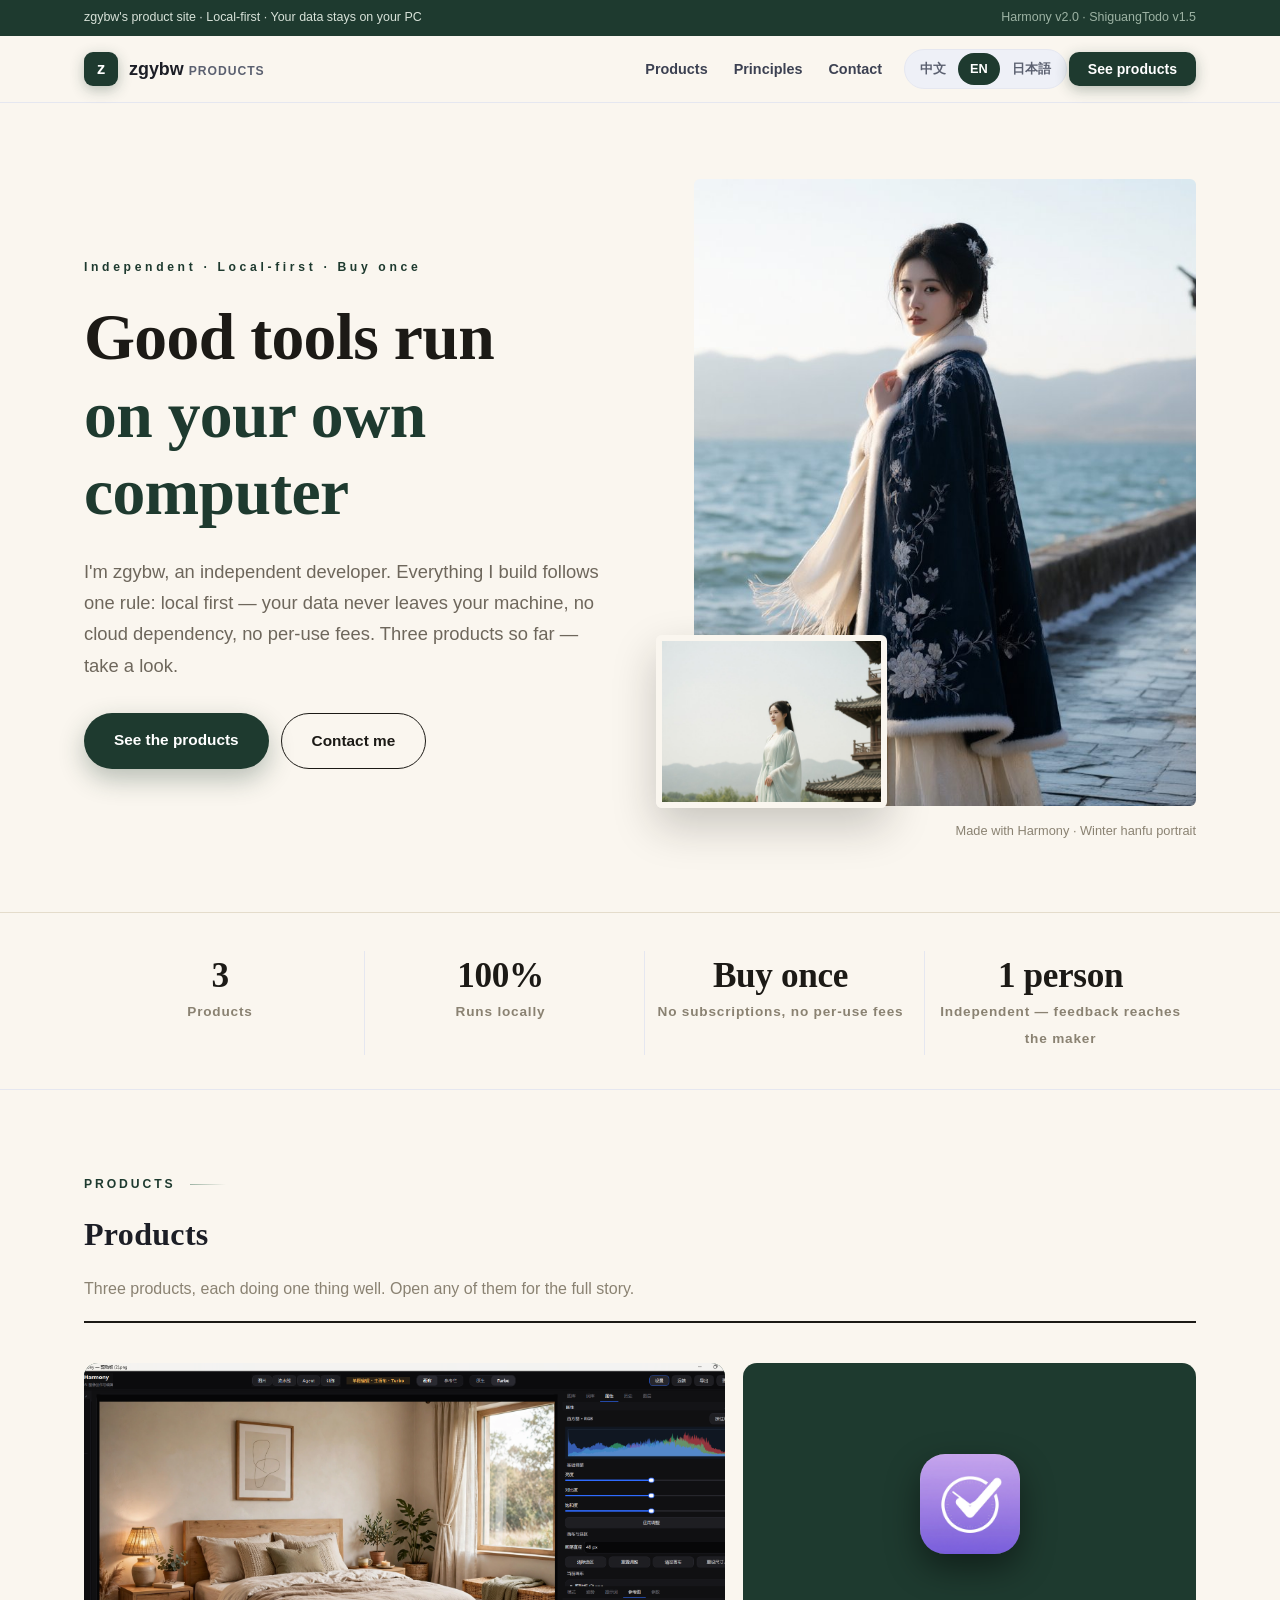
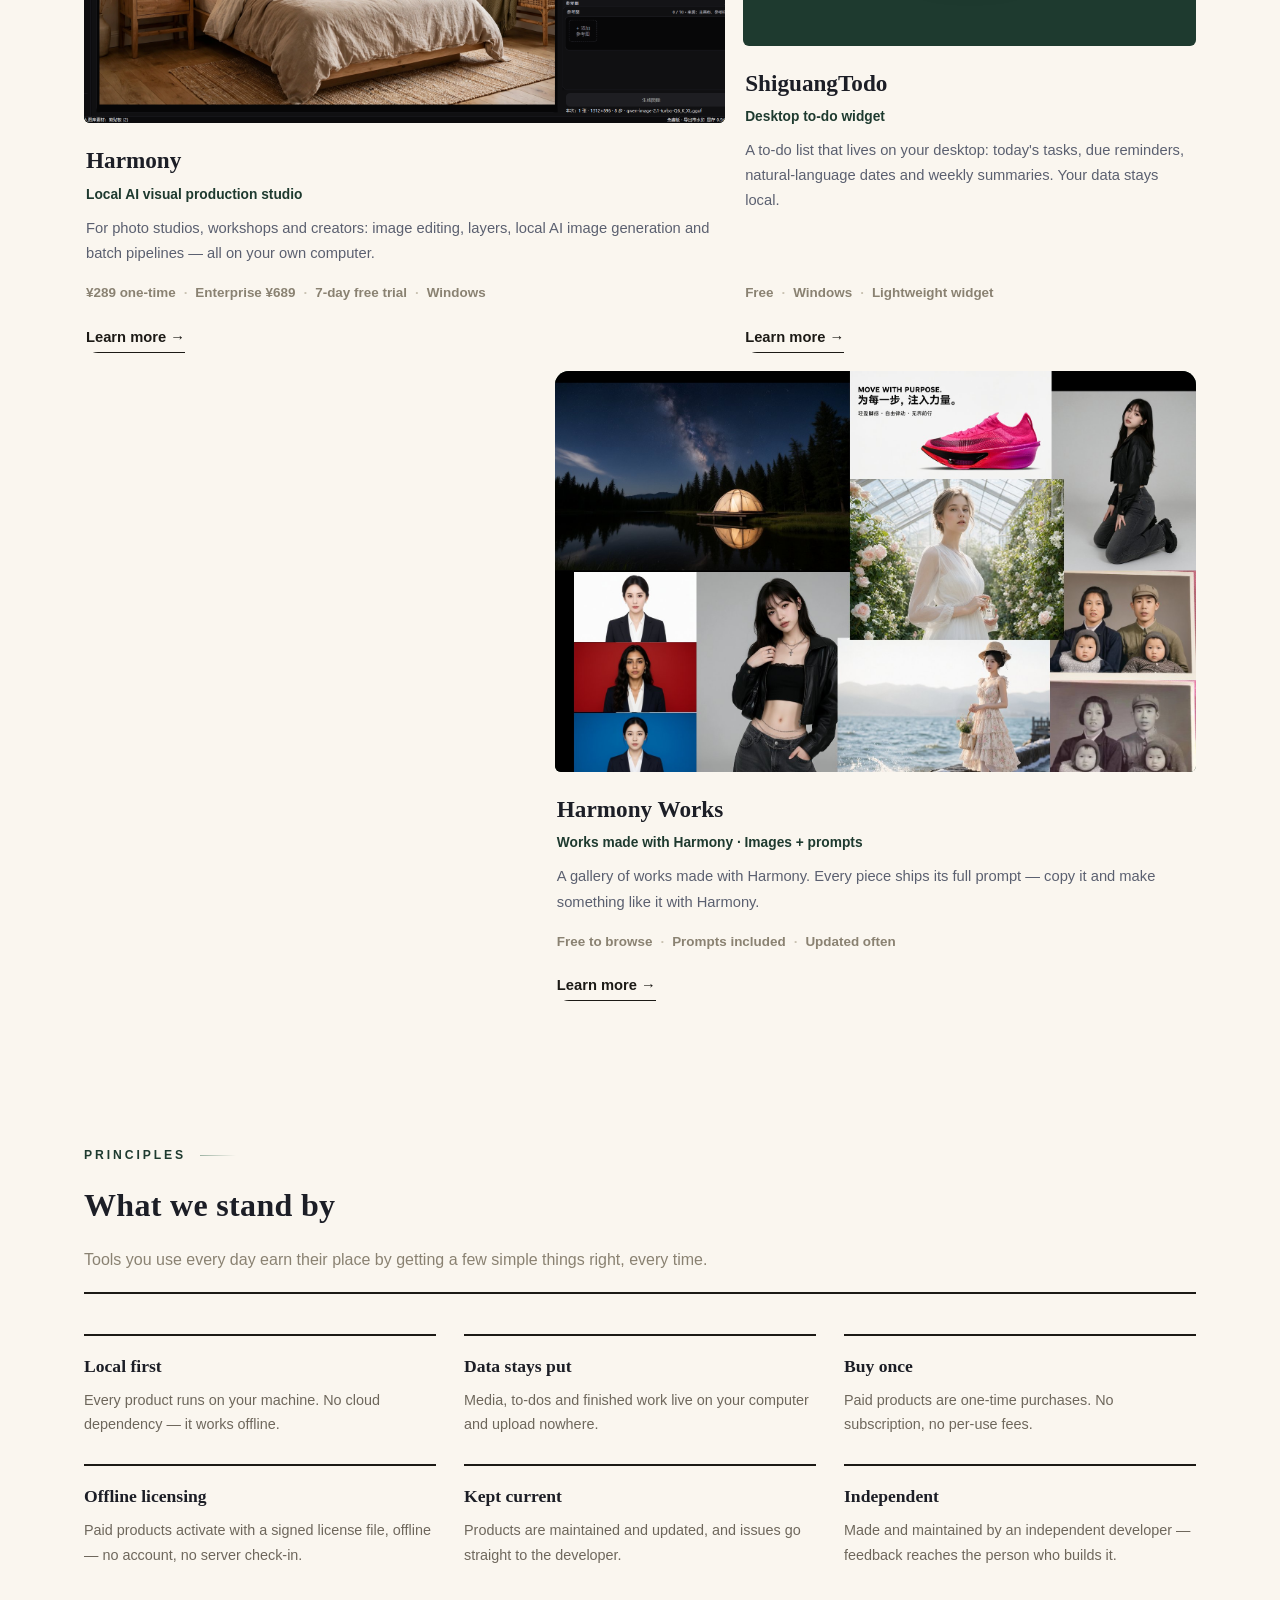
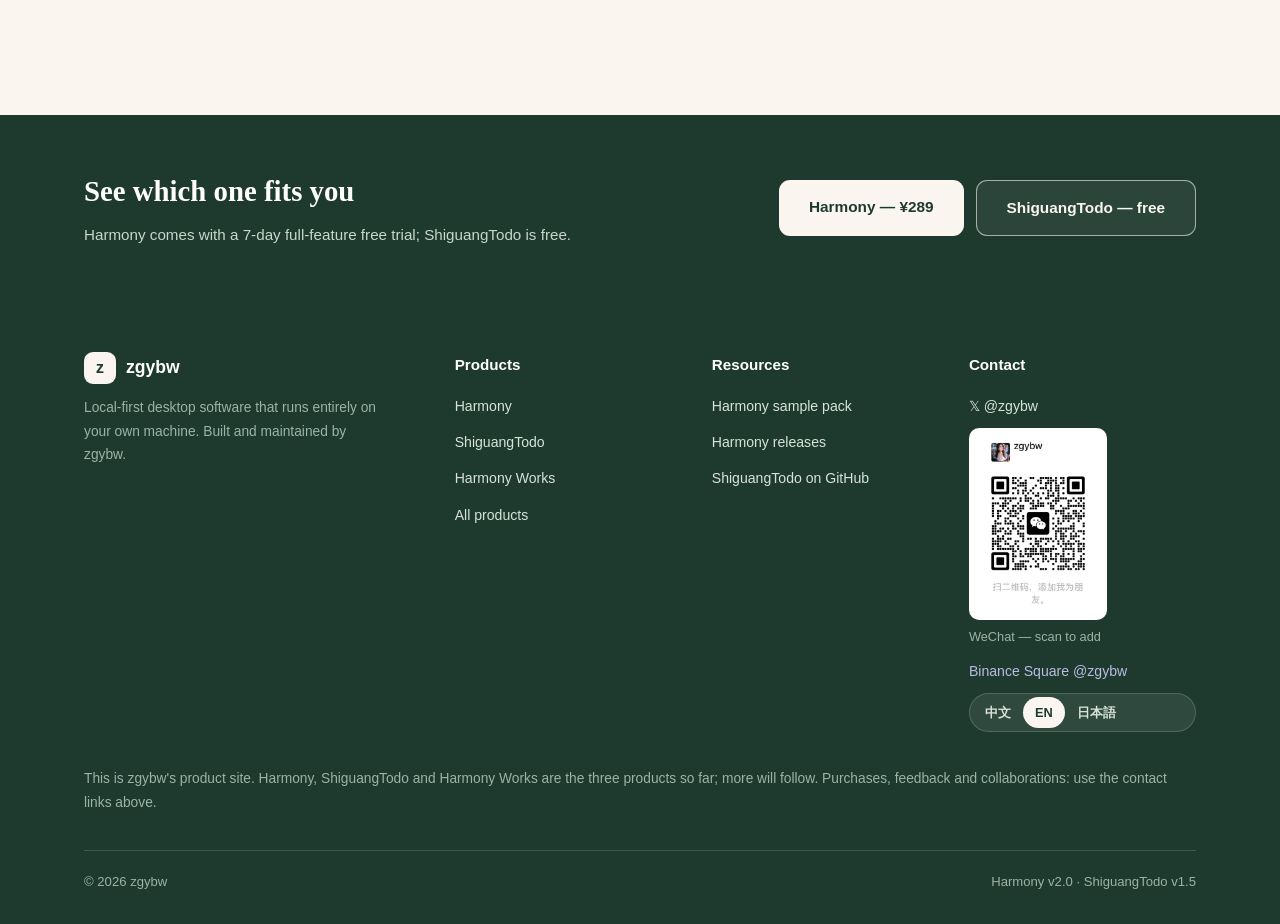
==== commit f5214ccf: "更新主页" ====
--- a/en.html
+++ b/en.html
@@ -16,6 +16,7 @@
     --grad-dark:linear-gradient(125deg,#0d0038 0%,#170057 52%,#123a9e 130%);
     --radius:14px; --shadow:0 10px 34px rgba(23,0,87,.10); --shadow-lg:0 24px 60px rgba(23,0,87,.16);
     --ease:cubic-bezier(.22,.8,.3,1);
+    --serif:Georgia,"Times New Roman","Hiragino Mincho ProN","Yu Mincho","Noto Serif SC","Songti SC","STSong","SimSun",serif;
   }
   *{margin:0;padding:0;box-sizing:border-box}
   ::selection{background:#bcd9ff;color:var(--navy2)}
@@ -150,6 +151,8 @@
     display:flex;align-items:center;justify-content:center;text-align:center;padding:26px 18px;aspect-ratio:4/3}
   .shot .shot-label{font-weight:700;font-size:.98rem}
   .shot .shot-label span{display:block;font-weight:400;font-size:.8rem;color:var(--muted);margin-top:7px}
+  .showcase-img{margin:0;border-radius:var(--radius);overflow:hidden;border:1px solid var(--line);box-shadow:var(--shadow-lg)}
+  .showcase-img img{display:block;width:100%}
   /* ---------- 价格 ---------- */
   .price-card{overflow:visible}
   .price-card::before{border-radius:14px 14px 0 0}
@@ -238,9 +241,107 @@
   /* ---------- Hero 图标框 ---------- */
   .frame-body img.hero-icon{width:116px;height:116px;border-radius:28px;box-shadow:0 16px 40px rgba(0,0,0,.5);margin-bottom:16px}
 
+  /* ================================================================
+     主页画廊版（2026-11-22 借鉴 Oil Art Landing，仅 body.gallery 生效；
+     Harmony / 待办详情页不带 gallery 类，渲染不受影响）
+     ================================================================ */
+  .gallery{background:#FAF6EF}
+  /* 顶栏 + 导航 */
+  .gallery .topbar{background:#1E3A2F;color:#D8E2D9}
+  .gallery .topbar .tb-r{color:#9DB3A4}
+  .gallery nav{background:rgba(250,246,239,.92)}
+  .gallery .brand .mark{background:#1E3A2F;box-shadow:0 4px 14px rgba(30,58,47,.3)}
+  .gallery nav a.navlink:hover{color:#1E3A2F;background:#E9EFEA}
+  .gallery .langsel a.on{background:#1E3A2F}
+  .gallery .nav-cta{background:#1E3A2F;box-shadow:0 4px 14px rgba(30,58,47,.3)}
+  .gallery .nav-cta:hover{box-shadow:0 8px 20px rgba(30,58,47,.4)}
+  /* Hero：浅色编辑式两栏 */
+  .gallery .hero{background:#FAF6EF;color:#1C1A16;padding:76px 0 70px}
+  .gallery .hero-grid,.gallery .hero::before,.gallery .hero::after{display:none}
+  .gallery .hero .wrap.hero-in{position:relative;z-index:1;text-align:left;display:grid;grid-template-columns:1.05fr .95fr;gap:56px;align-items:center}
+  .gallery .hero .badge{background:transparent;border:none;color:#1E3A2F;padding:0;margin-bottom:22px;font-size:.76rem;letter-spacing:.3em;font-weight:800}
+  .gallery .hero h1{font-family:var(--serif);font-size:clamp(2.6rem,5.4vw,4.1rem);line-height:1.18;color:#1C1A16}
+  .gallery .hero h1 .hl{background:none;-webkit-background-clip:border-box;background-clip:border-box;color:#1E3A2F;-webkit-text-fill-color:#1E3A2F;display:block}
+  .gallery .hero p.lead{color:#6E675C;margin:24px 0 32px;max-width:520px}
+  .gallery .hero .cta{justify-content:flex-start}
+  .gallery .hero .btn{border-radius:999px}
+  .gallery .hero .btn.primary{background:#1E3A2F;box-shadow:0 10px 26px rgba(30,58,47,.3)}
+  .gallery .hero .btn.primary:hover{box-shadow:0 16px 34px rgba(30,58,47,.4)}
+  .gallery .hero .btn.ghost{background:transparent;color:#1C1A16;border:1.5px solid #1C1A16}
+  .gallery .hero .btn.ghost:hover{border-color:#1E3A2F;color:#1E3A2F}
+  .gallery .hero-imgs{position:relative}
+  .gallery .hero-main{width:100%;aspect-ratio:4/5;object-fit:cover;display:block;border-radius:6px}
+  .gallery .hero-sub{position:absolute;left:-38px;bottom:34px;width:46%;aspect-ratio:4/3;object-fit:cover;border-radius:6px;border:6px solid #FAF6EF;box-shadow:0 18px 44px rgba(28,26,22,.22)}
+  .gallery .hero-cap{font-size:.8rem;color:#8A8272;margin-top:14px;text-align:right}
+  /* 数据带 */
+  .gallery .databand{background:transparent;border-top:1px solid #E4DCCB}
+  .gallery .databand::before{display:none}
+  .gallery .stat b{font-family:var(--serif);background:none;-webkit-background-clip:border-box;background-clip:border-box;color:#1C1A16;-webkit-text-fill-color:#1C1A16}
+  .gallery .stat small{color:#8A8272}
+  /* 版块标题：左对齐 + 底线 */
+  .gallery .sechead{text-align:left;border-bottom:2px solid #1C1A16;padding-bottom:18px}
+  .gallery .sechead .kicker{justify-content:flex-start;color:#1E3A2F}
+  .gallery .sechead .kicker::before{display:none}
+  .gallery .sechead .kicker::after{background:linear-gradient(90deg,#9DB3A4,transparent)}
+  .gallery h2.sec{font-family:var(--serif);font-size:clamp(1.6rem,4vw,2rem)}
+  .gallery .secbar{display:none}
+  .gallery p.secdesc{margin-left:0;text-align:left;color:#8A8272}
+  /* 产品画廊墙 */
+  @media(min-width:640px){
+    .gallery .grid.cols3.wall{grid-template-columns:repeat(12,1fr)}
+    .gallery .pcard.big{grid-column:span 7}
+    .gallery .pcard.small{grid-column:span 5}
+    .gallery .pcard.small.works{grid-column:6 / span 7}
+  }
+  .gallery .pcard{background:transparent;border:none;box-shadow:none}
+  .gallery .pcard:hover{transform:none;box-shadow:none}
+  .gallery .pcard::before{display:none}
+  .gallery .pcard .pvisual{height:auto;border-radius:6px;overflow:hidden;background:#1E3A2F}
+  .gallery .pcard.big .pvisual{aspect-ratio:16/9}
+  .gallery .pcard.small .pvisual{aspect-ratio:16/10}
+  .gallery .pcard .pbody{padding:18px 2px 0}
+  .gallery .pcard h3{font-family:var(--serif);font-size:1.45rem}
+  .gallery .pcard .ptag{color:#1E3A2F}
+  .gallery .pcard .ptags{gap:0}
+  .gallery .pcard .paychip{background:none;border:none;padding:0;color:#8A8272;font-size:.84rem;font-weight:600}
+  .gallery .pcard .paychip + .paychip::before{content:"·";margin:0 8px;color:#C9C2B2}
+  .gallery .pcard .btn{align-self:flex-start;background:none;color:#1C1A16;box-shadow:none;border:none;border-bottom:1.5px solid #1C1A16;border-radius:0;padding:0 0 2px;font-size:.92rem}
+  .gallery .pcard .btn:hover{transform:none;color:#1E3A2F;border-color:#1E3A2F}
+  /* 坚持：无卡片线条项 */
+  .gallery section.band{background:transparent}
+  .gallery .vals{display:grid;gap:28px}
+  @media(min-width:640px){.gallery .vals{grid-template-columns:repeat(3,1fr)}}
+  .gallery .val{border-top:2px solid #1C1A16;padding-top:16px}
+  .gallery .val h3{font-family:var(--serif);font-size:1.1rem;margin-bottom:6px}
+  .gallery .val p{color:#6E675C;font-size:.9rem}
+  /* CTA 带 */
+  .gallery .ctaband{background:#1E3A2F}
+  .gallery .ctaband::before{display:none}
+  .gallery .ctaband h2{font-family:var(--serif)}
+  .gallery .ctaband p{color:#C9D6CB}
+  .gallery .ctaband .btn.primary{background:#FAF6EF;color:#1E3A2F;box-shadow:none}
+  .gallery .ctaband .btn.primary:hover{box-shadow:0 12px 26px rgba(0,0,0,.25)}
+  .gallery .ctaband .btn.ghost{border-color:rgba(250,246,239,.6);color:#FAF6EF}
+  /* 页脚 */
+  .gallery footer{background:#1E3A2F}
+  .gallery footer .fbrand .mark{background:#FAF6EF;color:#1E3A2F}
+  .gallery footer a{color:#D8E2D9}
+  .gallery footer a:hover{color:#fff}
+  .gallery footer .fabout{color:#9DB3A4}
+  .gallery footer .fnote{color:#9DB3A4}
+  .gallery footer .wxcap{color:#9DB3A4}
+  .gallery footer .fbar{border-top-color:rgba(255,255,255,.15);color:#9DB3A4}
+  .gallery footer .langsel a.on{background:#FAF6EF;color:#1E3A2F}
+  /* 响应式 */
+  @media(max-width:820px){
+    .gallery .hero .wrap.hero-in{grid-template-columns:1fr;gap:40px}
+    .gallery .hero-sub{left:12px}
+    .gallery .hero{padding:56px 0 60px}
+  }
+
 </style>
 </head>
-<body>
+<body class="gallery">
 
 <div class="topbar">
   <div class="wrap">
@@ -264,13 +365,20 @@
 
 <header class="hero">
   <div class="hero-grid"></div>
-  <div class="wrap">
-    <div class="badge reveal">Independent · Local-first · Buy once</div>
-    <h1 class="reveal">Good tools run <span class="hl">on your own computer</span></h1>
-    <p class="lead reveal">I'm zgybw, an independent developer. Everything I build follows one rule: local first — your data never leaves your machine, no cloud dependency, no per-use fees. Three products so far — take a look.</p>
-    <div class="cta reveal">
-      <a class="btn primary" href="#products">See the products</a>
-      <a class="btn ghost" href="#contact">Contact me</a>
+  <div class="wrap hero-in">
+    <div class="hero-copy">
+      <div class="badge reveal">Independent · Local-first · Buy once</div>
+      <h1 class="reveal">Good tools run <span class="hl">on your own computer</span></h1>
+      <p class="lead reveal">I'm zgybw, an independent developer. Everything I build follows one rule: local first — your data never leaves your machine, no cloud dependency, no per-use fees. Three products so far — take a look.</p>
+      <div class="cta reveal">
+        <a class="btn primary" href="#products">See the products</a>
+        <a class="btn ghost" href="#contact">Contact me</a>
+      </div>
+    </div>
+    <div class="hero-imgs reveal">
+      <img class="hero-main" src="works/img/20261114-183525.jpg" alt="Made with Harmony · Winter hanfu portrait">
+      <img class="hero-sub" src="works/img/20261114-183143.jpg" alt="Song-style aesthetics">
+      <div class="hero-cap">Made with Harmony · Winter hanfu portrait</div>
     </div>
   </div>
 </header>
@@ -293,8 +401,8 @@
       <div class="secbar"></div>
       <p class="secdesc">Three products, each doing one thing well. Open any of them for the full story.</p>
     </div>
-    <div class="grid cols3">
-      <div class="card pcard reveal">
+    <div class="grid cols3 wall">
+      <div class="card pcard big reveal">
         <div class="pvisual"><img class="cover" src="assets/ui.png" alt="Harmony"></div>
         <div class="pbody">
           <h3>Harmony</h3>
@@ -304,7 +412,7 @@
           <a class="btn primary" href="harmony-en.html">Learn more →</a>
         </div>
       </div>
-      <div class="card pcard reveal">
+      <div class="card pcard small reveal">
         <div class="pvisual"><img class="appicon" src="assets/todo-icon.png" alt="ShiguangTodo"></div>
         <div class="pbody">
           <h3>ShiguangTodo</h3>
@@ -314,8 +422,8 @@
           <a class="btn primary" href="todo-en.html">Learn more →</a>
         </div>
       </div>
-      <div class="card pcard reveal">
-        <div class="pvisual"><span class="works-mark">🖼</span></div>
+      <div class="card pcard small works reveal">
+        <div class="pvisual"><img class="cover" src="assets/showcase-collage.jpg" alt="Harmony Works"></div>
         <div class="pbody">
           <h3>Harmony Works</h3>
           <div class="ptag">Works made with Harmony · Images + prompts</div>
@@ -337,13 +445,13 @@
       <div class="secbar"></div>
       <p class="secdesc">Tools you use every day earn their place by getting a few simple things right, every time.</p>
     </div>
-    <div class="grid cols3">
-      <div class="card reveal"><div class="icon">🏠</div><h3>Local first</h3><p>Every product runs on your machine. No cloud dependency — it works offline.</p></div>
-      <div class="card reveal"><div class="icon">🛡</div><h3>Data stays put</h3><p>Media, to-dos and finished work live on your computer and upload nowhere.</p></div>
-      <div class="card reveal"><div class="icon">💎</div><h3>Buy once</h3><p>Paid products are one-time purchases. No subscription, no per-use fees.</p></div>
-      <div class="card reveal"><div class="icon">🔑</div><h3>Offline licensing</h3><p>Paid products activate with a signed license file, offline — no account, no server check-in.</p></div>
-      <div class="card reveal"><div class="icon">🔄</div><h3>Kept current</h3><p>Products are maintained and updated, and issues go straight to the developer.</p></div>
-      <div class="card reveal"><div class="icon">👋</div><h3>Independent</h3><p>Made and maintained by an independent developer — feedback reaches the person who builds it.</p></div>
+    <div class="vals">
+      <div class="val reveal"><h3>Local first</h3><p>Every product runs on your machine. No cloud dependency — it works offline.</p></div>
+      <div class="val reveal"><h3>Data stays put</h3><p>Media, to-dos and finished work live on your computer and upload nowhere.</p></div>
+      <div class="val reveal"><h3>Buy once</h3><p>Paid products are one-time purchases. No subscription, no per-use fees.</p></div>
+      <div class="val reveal"><h3>Offline licensing</h3><p>Paid products activate with a signed license file, offline — no account, no server check-in.</p></div>
+      <div class="val reveal"><h3>Kept current</h3><p>Products are maintained and updated, and issues go straight to the developer.</p></div>
+      <div class="val reveal"><h3>Independent</h3><p>Made and maintained by an independent developer — feedback reaches the person who builds it.</p></div>
     </div>
   </div>
 </section>
@@ -395,7 +503,7 @@
         </ul>
       </div>
     </div>
-    <p style="font-size:.86rem;color:#8f96c9;margin-top:26px">This is zgybw's product site. Harmony, ShiguangTodo and Harmony Works are the three products so far; more will follow. Purchases, feedback and collaborations: use the contact links above.</p>
+    <p class="fnote" style="font-size:.86rem;margin-top:26px">This is zgybw's product site. Harmony, ShiguangTodo and Harmony Works are the three products so far; more will follow. Purchases, feedback and collaborations: use the contact links above.</p>
     <div class="fbar">
       <span>© <span id="year">2026</span> zgybw</span>
       <span>Harmony v2.0 · ShiguangTodo v1.5</span>
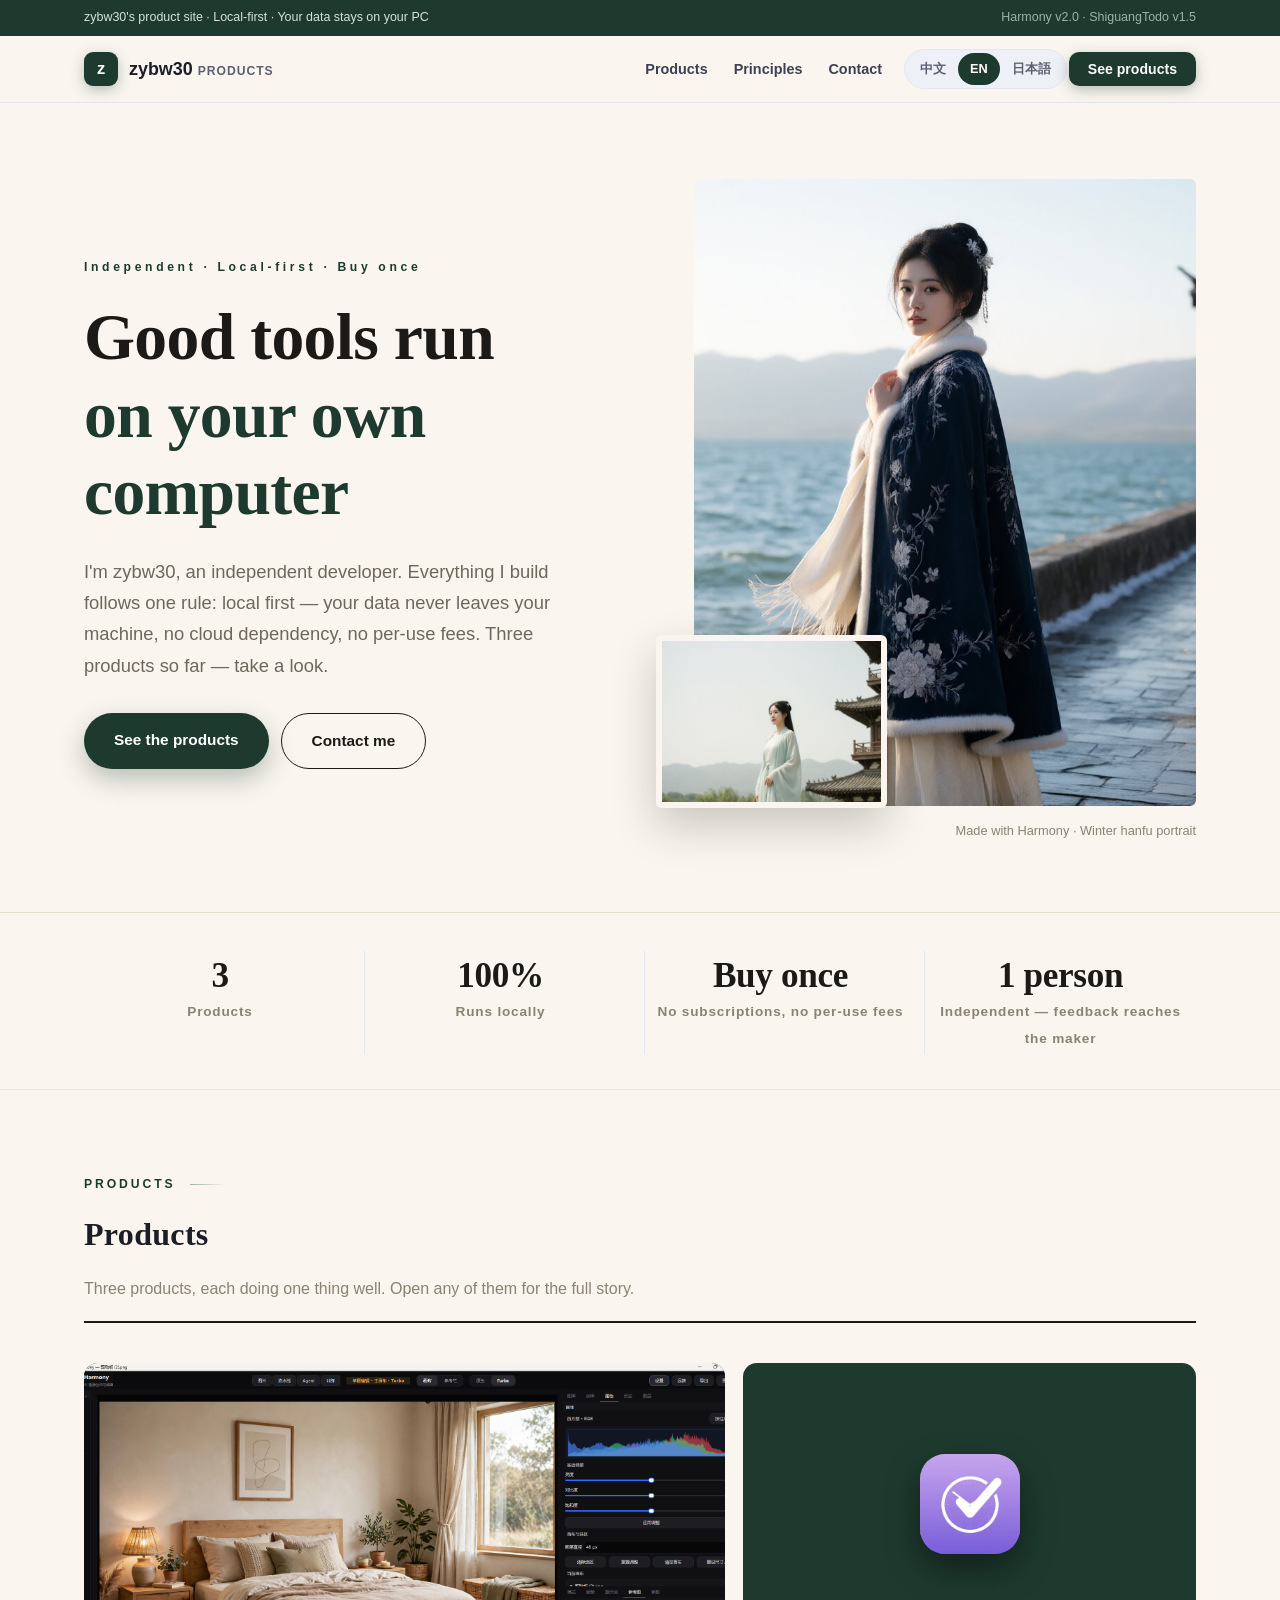
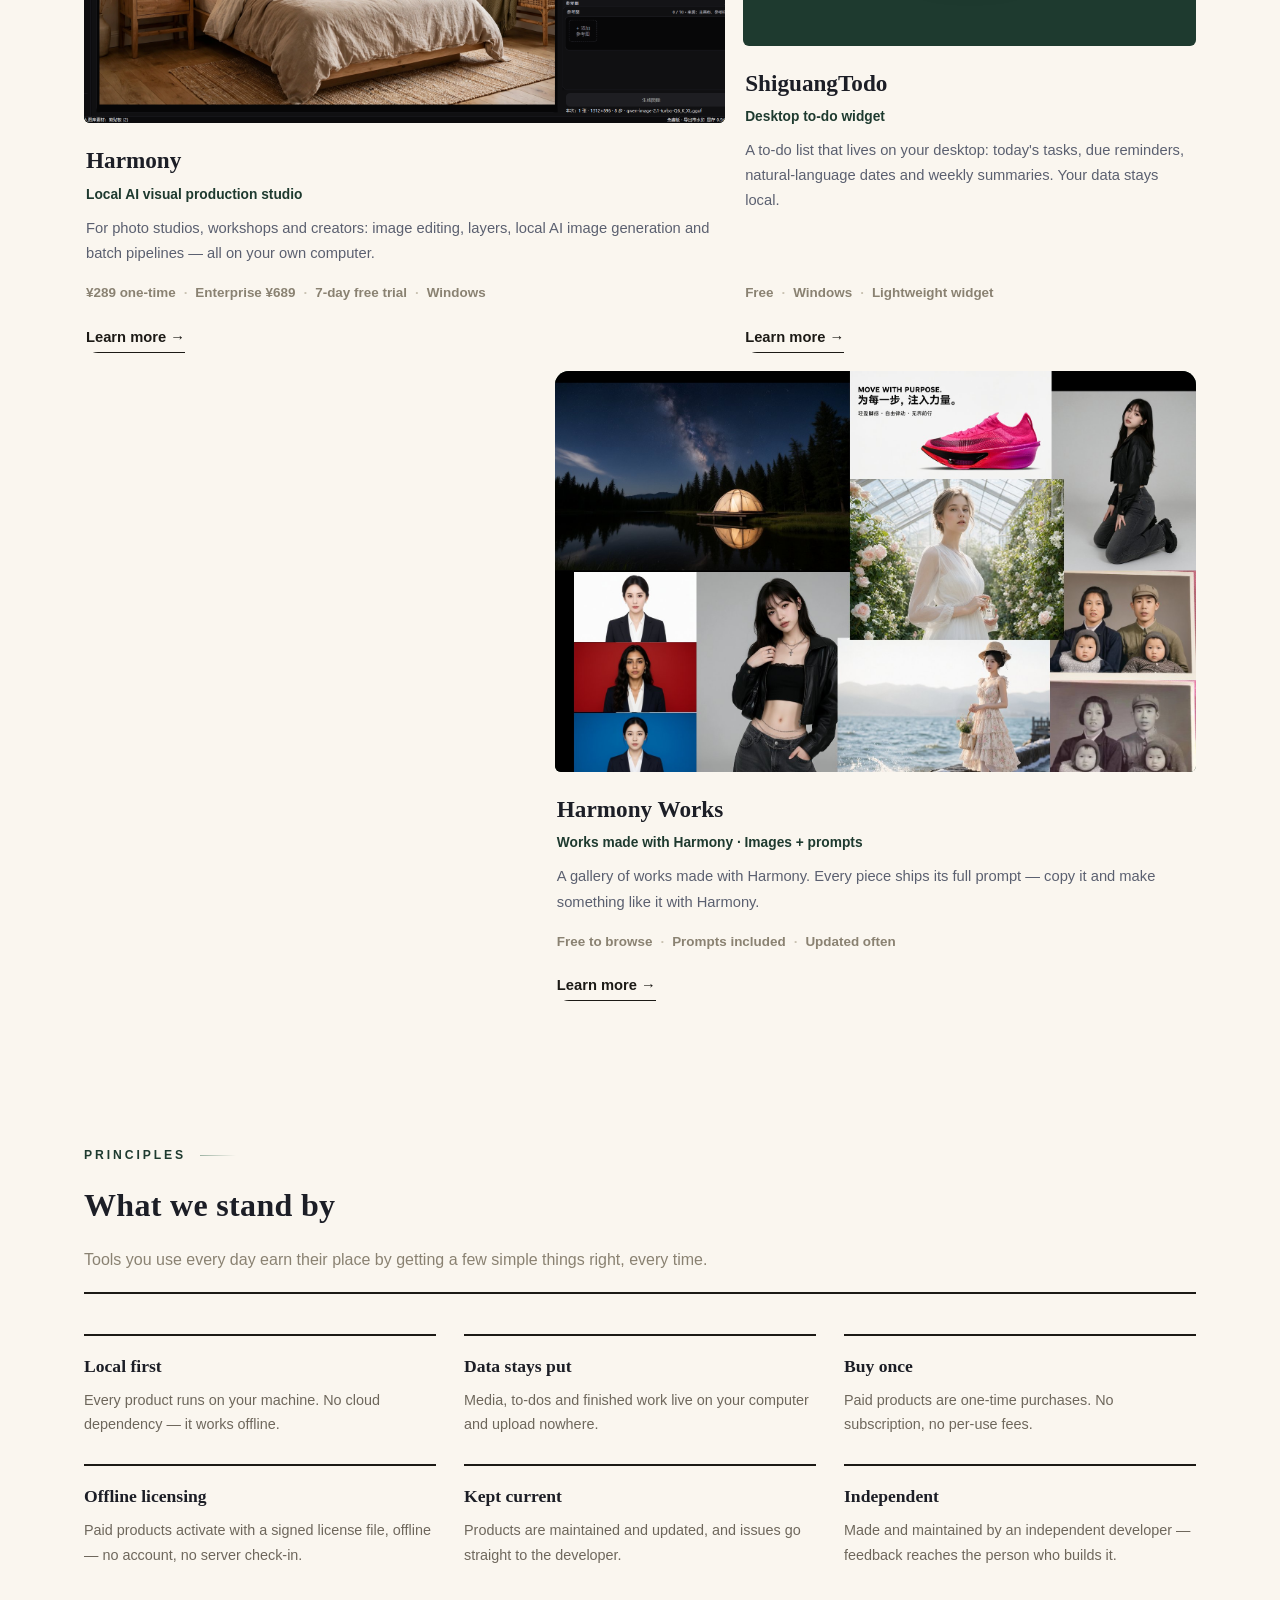
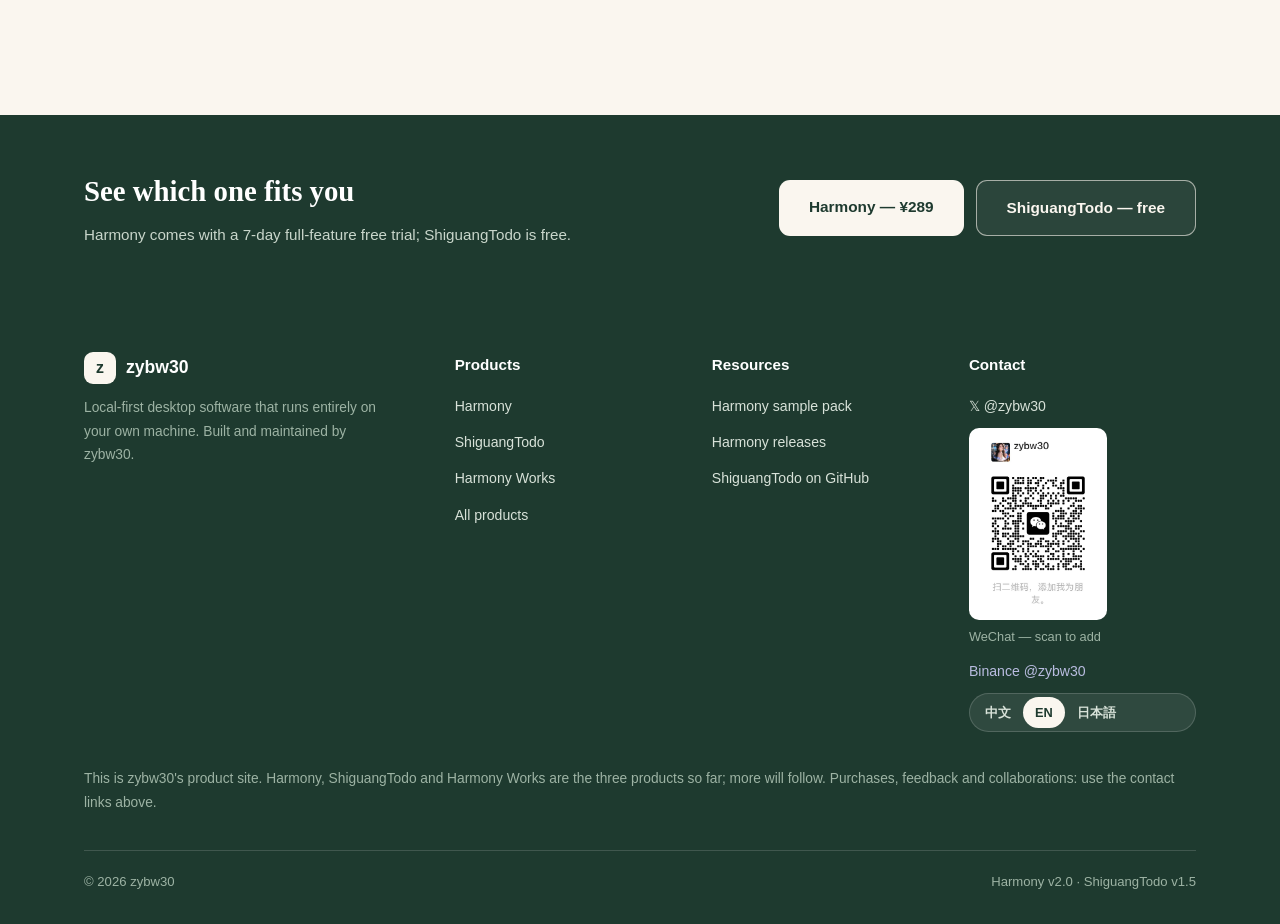
==== commit 77dbe9e5: "更新主页" ====
--- a/en.html
+++ b/en.html
@@ -3,8 +3,8 @@
 <head>
 <meta charset="UTF-8">
 <meta name="viewport" content="width=device-width, initial-scale=1.0, viewport-fit=cover">
-<title>zgybw · Local-first desktop software</title>
-<meta name="description" content="zgybw's product site: Harmony, a local AI visual production studio, ShiguangTodo, a desktop to-do widget, and Harmony Works, a gallery of works made with Harmony.">
+<title>zybw30 · Local-first desktop software</title>
+<meta name="description" content="zybw30's product site: Harmony, a local AI visual production studio, ShiguangTodo, a desktop to-do widget, and Harmony Works, a gallery of works made with Harmony.">
 <link rel="alternate" hreflang="zh-CN" href="index.html">
 <link rel="alternate" hreflang="en" href="en.html">
 <link rel="alternate" hreflang="ja" href="ja.html">
@@ -345,14 +345,14 @@
 
 <div class="topbar">
   <div class="wrap">
-    <span>zgybw's product site · Local-first · Your data stays on your PC</span>
+    <span>zybw30's product site · Local-first · Your data stays on your PC</span>
     <span class="tb-r">Harmony v2.0 · ShiguangTodo v1.5</span>
   </div>
 </div>
 
 <nav>
   <div class="wrap">
-    <a class="brand" href="en.html"><span class="mark">z</span><span>zgybw <small>PRODUCTS</small></span></a>
+    <a class="brand" href="en.html"><span class="mark">z</span><span>zybw30 <small>PRODUCTS</small></span></a>
     <ul>
       <li><a class="navlink hideS" href="#products">Products</a></li>
       <li><a class="navlink hideS" href="#values">Principles</a></li>
@@ -369,7 +369,7 @@
     <div class="hero-copy">
       <div class="badge reveal">Independent · Local-first · Buy once</div>
       <h1 class="reveal">Good tools run <span class="hl">on your own computer</span></h1>
-      <p class="lead reveal">I'm zgybw, an independent developer. Everything I build follows one rule: local first — your data never leaves your machine, no cloud dependency, no per-use fees. Three products so far — take a look.</p>
+      <p class="lead reveal">I'm zybw30, an independent developer. Everything I build follows one rule: local first — your data never leaves your machine, no cloud dependency, no per-use fees. Three products so far — take a look.</p>
       <div class="cta reveal">
         <a class="btn primary" href="#products">See the products</a>
         <a class="btn ghost" href="#contact">Contact me</a>
@@ -473,8 +473,8 @@
   <div class="wrap">
     <div class="fgrid">
       <div>
-        <div class="fbrand"><span class="mark">z</span><span>zgybw</span></div>
-        <p class="fabout">Local-first desktop software that runs entirely on your own machine. Built and maintained by zgybw.</p>
+        <div class="fbrand"><span class="mark">z</span><span>zybw30</span></div>
+        <p class="fabout">Local-first desktop software that runs entirely on your own machine. Built and maintained by zybw30.</p>
       </div>
       <div>
         <h4>Products</h4>
@@ -488,24 +488,24 @@
       <div>
         <h4>Resources</h4>
         <ul>
-          <li><a href="https://github.com/zgybw30/zgybw30.github.io/releases/download/harmony/Harmony-examples.zip">Harmony sample pack</a></li>
-          <li><a href="https://github.com/zgybw30/zgybw30.github.io/releases/tag/harmony">Harmony releases</a></li>
-          <li><a href="https://github.com/zgybw30/todo">ShiguangTodo on GitHub</a></li>
+          <li><a href="https://github.com/zybw30/zybw30.github.io/releases/download/harmony/Harmony-examples.zip">Harmony sample pack</a></li>
+          <li><a href="https://github.com/zybw30/zybw30.github.io/releases/tag/harmony">Harmony releases</a></li>
+          <li><a href="https://github.com/zybw30/todo">ShiguangTodo on GitHub</a></li>
         </ul>
       </div>
       <div>
         <h4>Contact</h4>
         <ul>
-          <li><a href="https://x.com/zgybw" target="_blank" rel="noopener">𝕏 @zgybw</a></li>
+          <li><a href="https://x.com/zybw30" target="_blank" rel="noopener">𝕏 @zybw30</a></li>
           <li><img class="wxqr" src="assets/wechat-qr.jpg" alt="WeChat — scan to add"><div class="wxcap">WeChat — scan to add</div></li>
-          <li><span style="font-size:.88rem">Binance Square @zgybw</span></li>
+          <li><span style="font-size:.88rem">Binance @zybw30</span></li>
           <li><span class="langsel"><a href="index.html" class="">中文</a><a href="en.html" class="on">EN</a><a href="ja.html" class="">日本語</a></span></li>
         </ul>
       </div>
     </div>
-    <p class="fnote" style="font-size:.86rem;margin-top:26px">This is zgybw's product site. Harmony, ShiguangTodo and Harmony Works are the three products so far; more will follow. Purchases, feedback and collaborations: use the contact links above.</p>
+    <p class="fnote" style="font-size:.86rem;margin-top:26px">This is zybw30's product site. Harmony, ShiguangTodo and Harmony Works are the three products so far; more will follow. Purchases, feedback and collaborations: use the contact links above.</p>
     <div class="fbar">
-      <span>© <span id="year">2026</span> zgybw</span>
+      <span>© <span id="year">2026</span> zybw30</span>
       <span>Harmony v2.0 · ShiguangTodo v1.5</span>
     </div>
   </div>
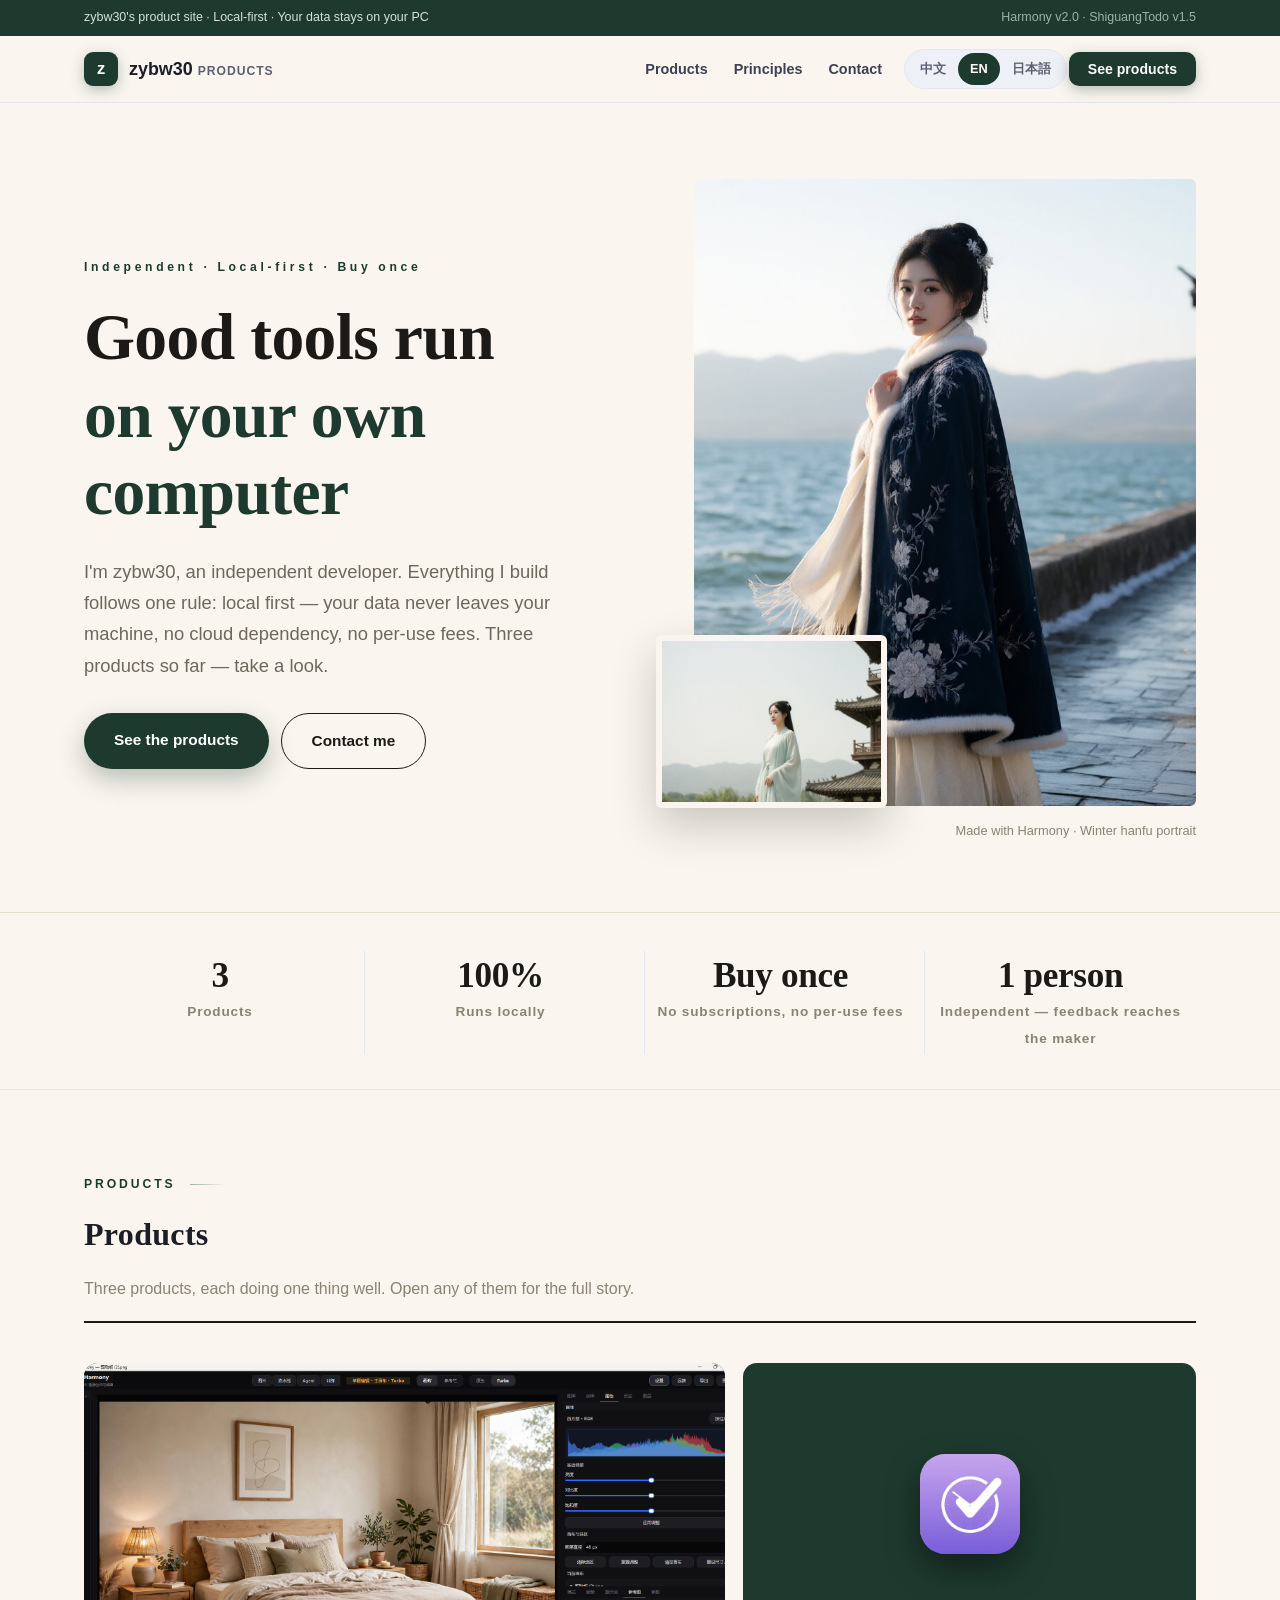
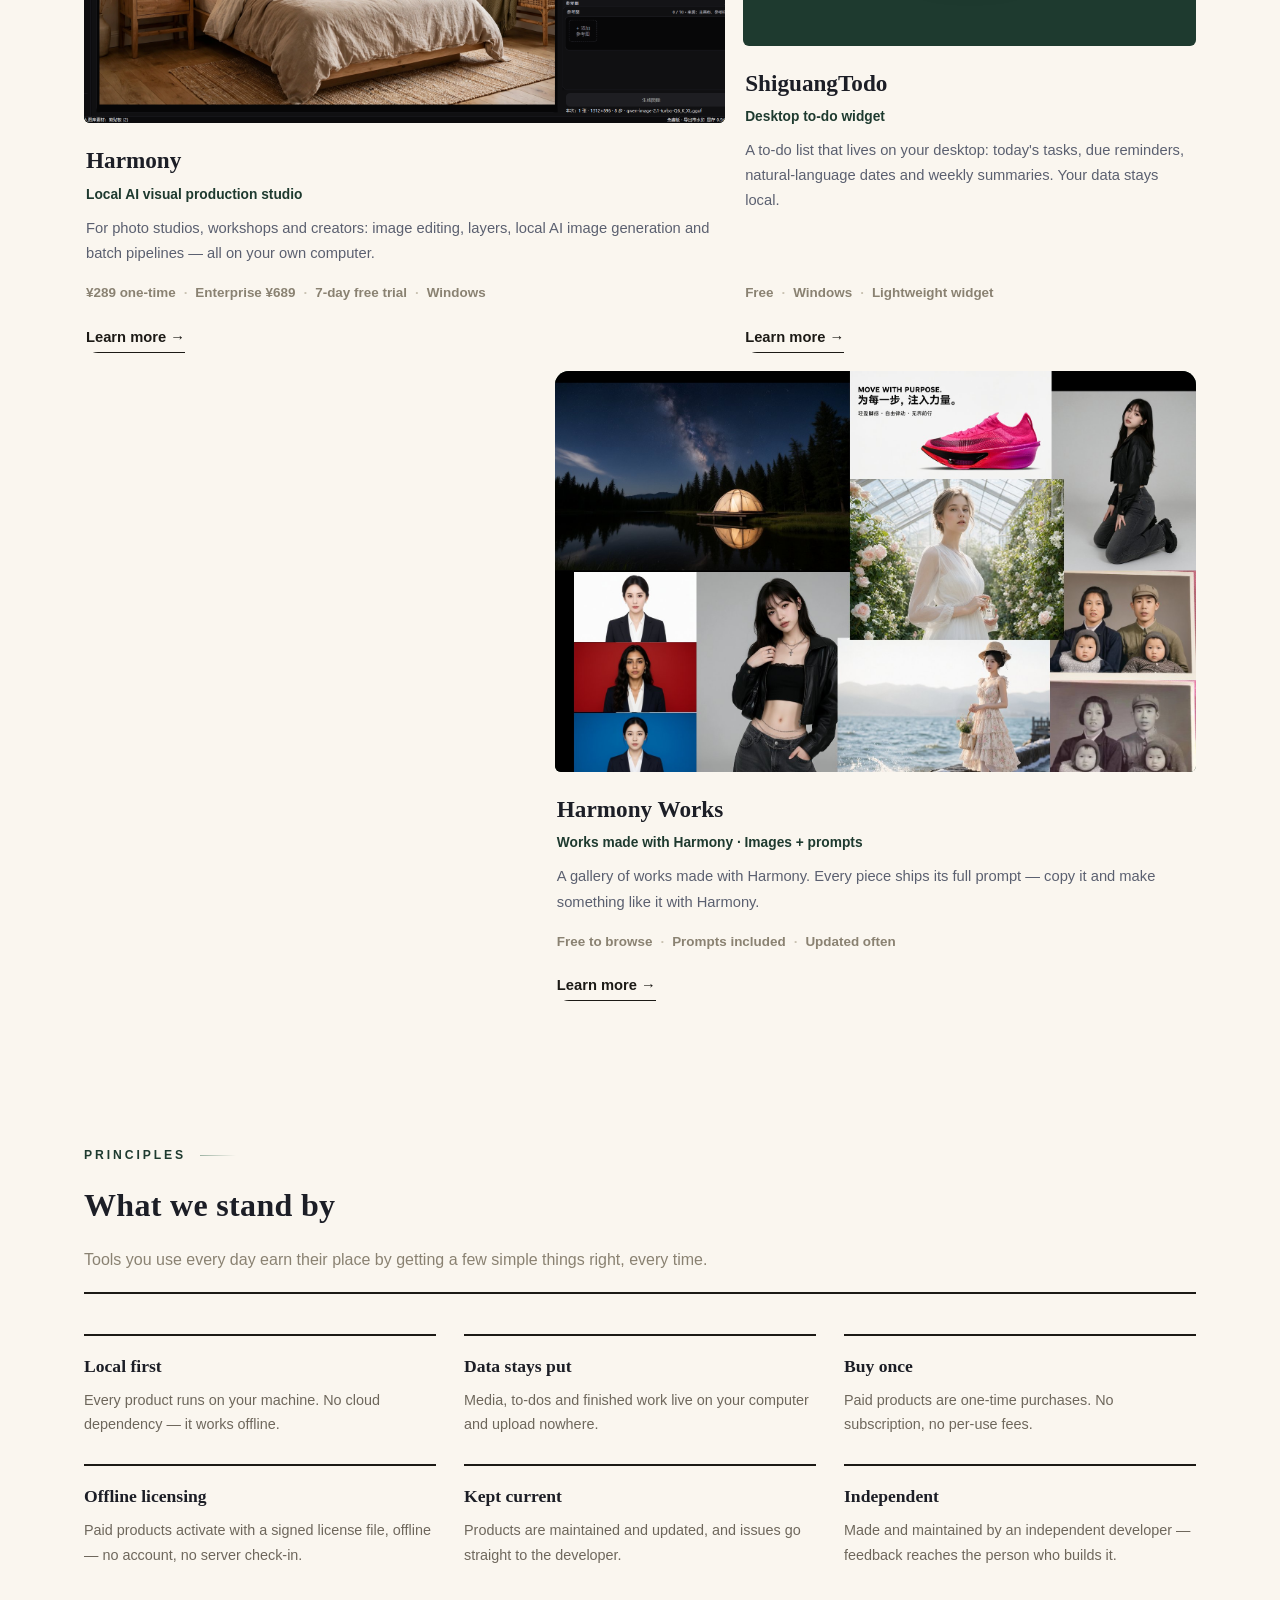
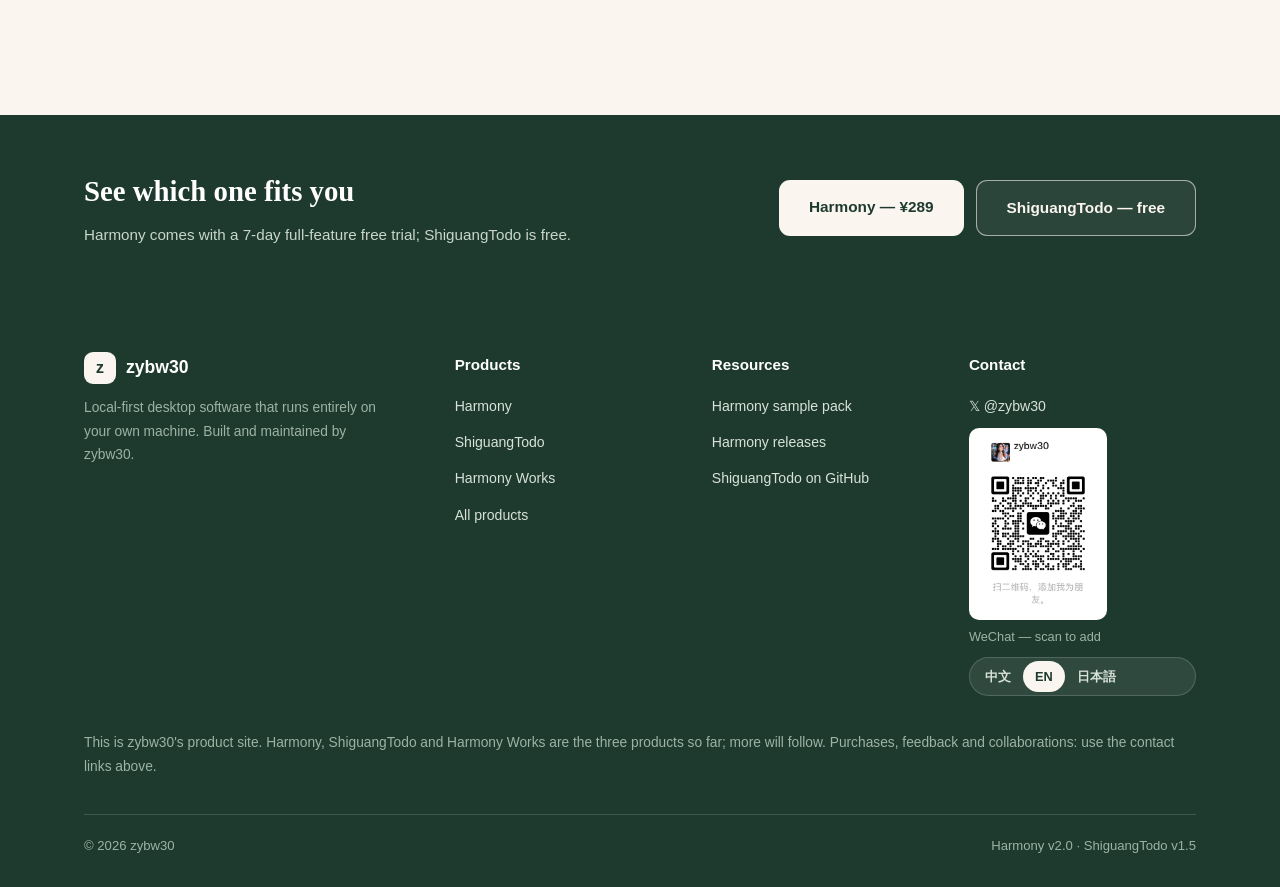
==== commit c188289a: "更新主页" ====
--- a/en.html
+++ b/en.html
@@ -498,7 +498,6 @@
         <ul>
           <li><a href="https://x.com/zybw30" target="_blank" rel="noopener">𝕏 @zybw30</a></li>
           <li><img class="wxqr" src="assets/wechat-qr.jpg" alt="WeChat — scan to add"><div class="wxcap">WeChat — scan to add</div></li>
-          <li><span style="font-size:.88rem">Binance @zybw30</span></li>
           <li><span class="langsel"><a href="index.html" class="">中文</a><a href="en.html" class="on">EN</a><a href="ja.html" class="">日本語</a></span></li>
         </ul>
       </div>
